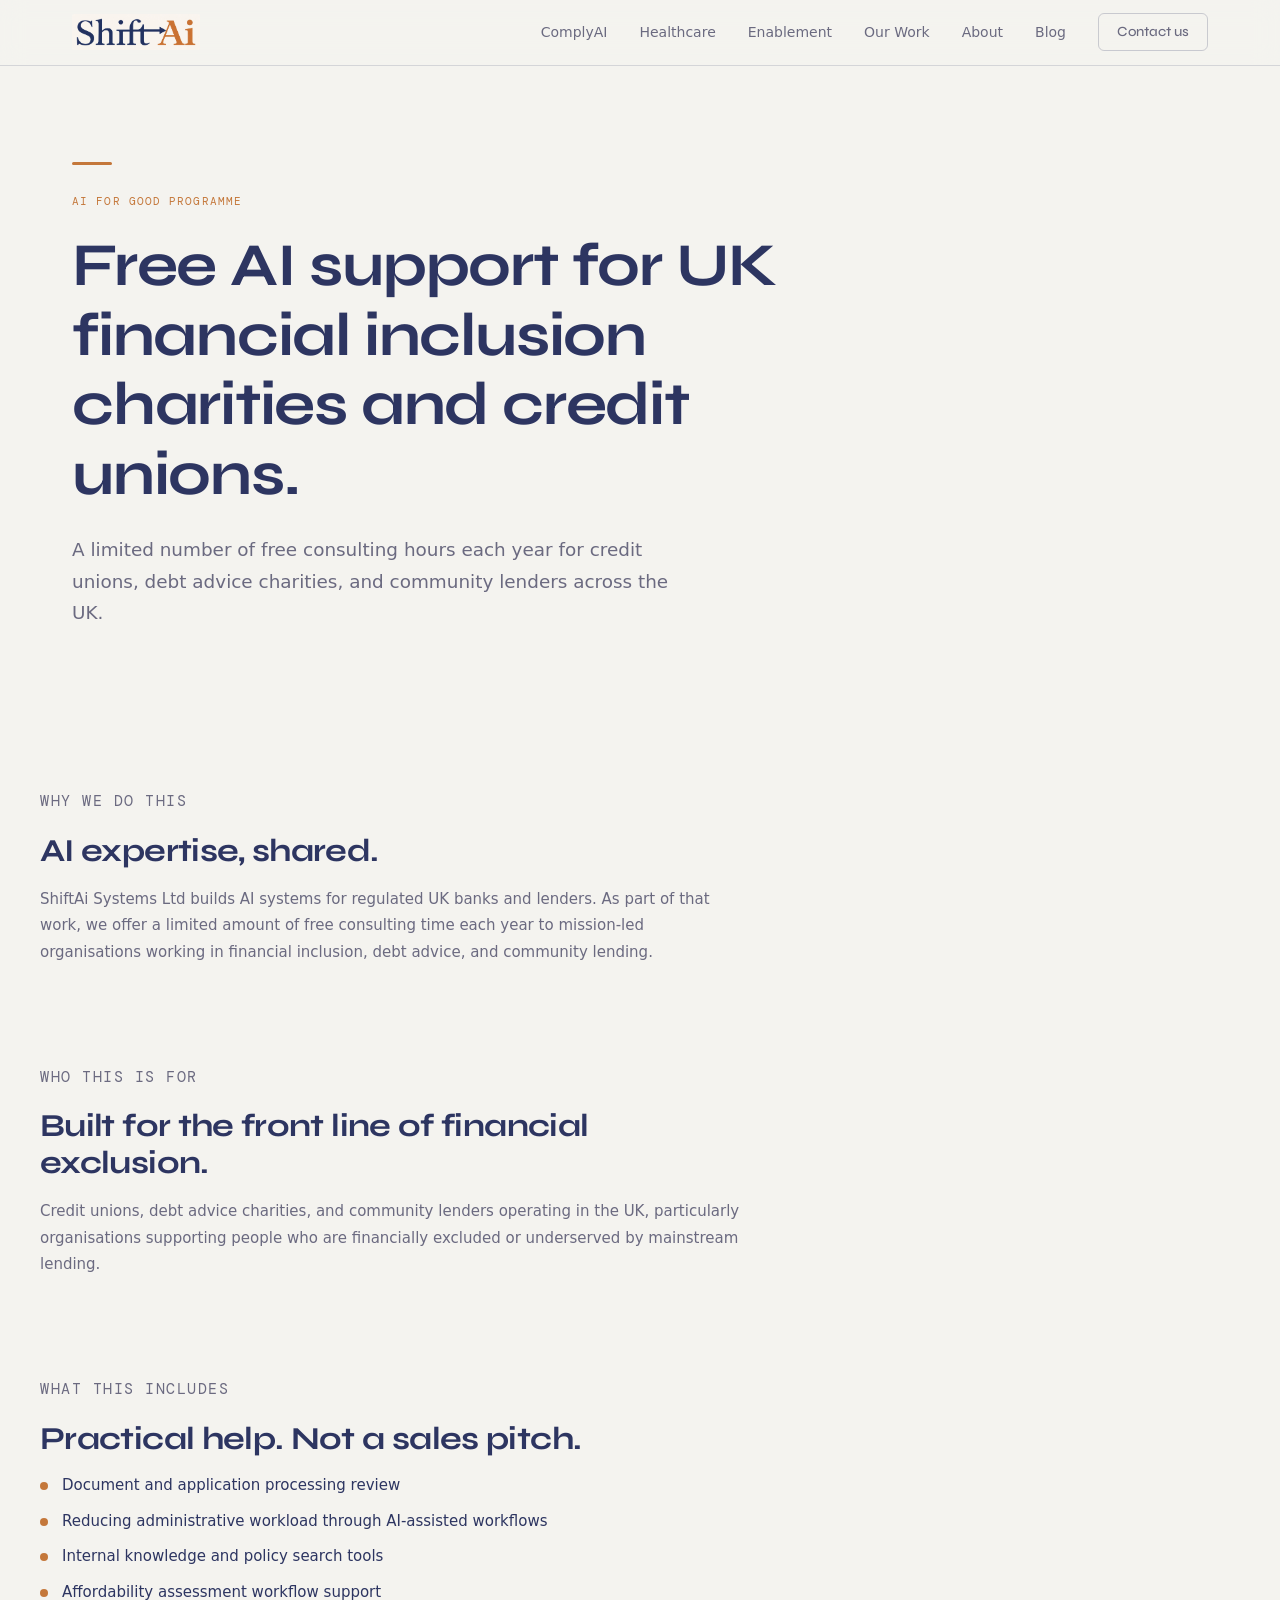
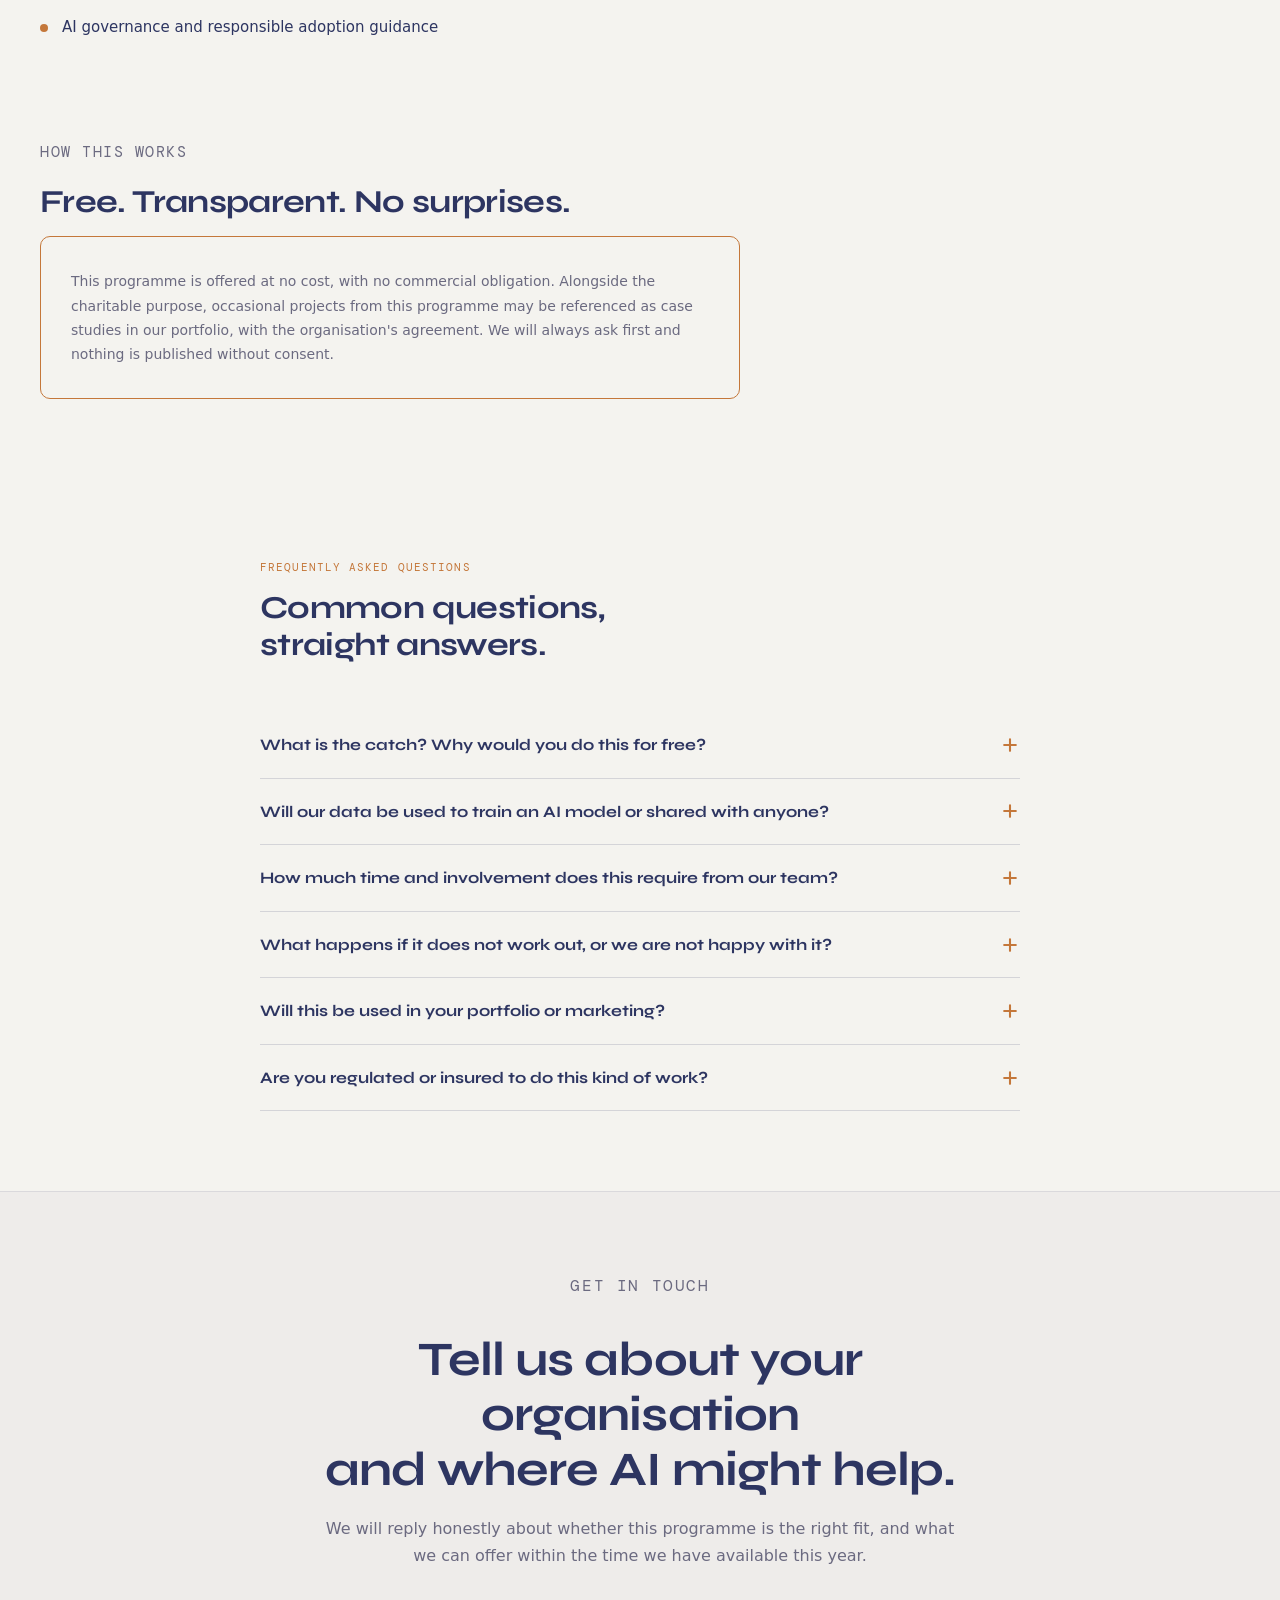
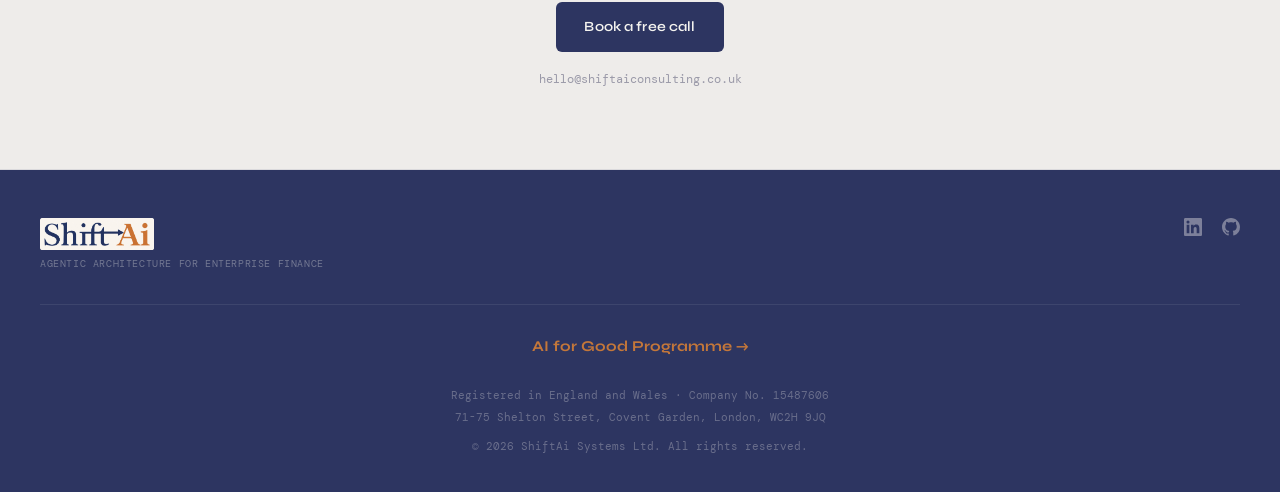
==== ai-for-good.html @ ce5a036e "Add healthcare section: /healthcare, /research-crawler, homepage sectors, nav link Co-Authored-By: C" ====
<!DOCTYPE html>
<html lang="en">
<head>
<meta charset="UTF-8">
<meta name="viewport" content="width=device-width, initial-scale=1.0">
<title>AI for Good Programme | ShiftAi Systems Ltd</title>
<meta name="description" content="Free AI consulting support from ShiftAi Systems Ltd for UK financial inclusion charities and credit unions, covering document processing, workflow automation, and AI governance.">
<meta name="keywords" content="AI for good, financial inclusion, credit unions, debt advice charities, community lending, AI governance UK">
<meta name="author" content="Ifat Noreen, ShiftAi Systems Ltd">
<link rel="canonical" href="https://shiftaiconsulting.co.uk/ai-for-good.html">
<meta property="og:type" content="website">
<meta property="og:url" content="https://shiftaiconsulting.co.uk/ai-for-good.html">
<meta property="og:title" content="AI for Good Programme | ShiftAi Systems Ltd">
<meta property="og:description" content="Free AI consulting support for UK financial inclusion charities and credit unions.">
<meta property="og:image" content="https://shiftaiconsulting.co.uk/headshot.png">
<meta name="twitter:card" content="summary_large_image">
<meta name="twitter:title" content="AI for Good Programme | ShiftAi Systems Ltd">
<meta name="twitter:description" content="Free AI consulting support for UK financial inclusion charities and credit unions.">
<link rel="preconnect" href="https://fonts.googleapis.com">
<link href="https://fonts.googleapis.com/css2?family=DM+Mono:wght@400;500&family=Syne:wght@500;600;700&family=Instrument+Serif:ital@0;1&display=swap" rel="stylesheet">
<style>
*{box-sizing:border-box;margin:0;padding:0}
:root{
  --bg:#f4f3ef;--bg2:#eeecea;--bg3:#e6e4df;--bg4:#dddbd5;
  --ink:#2d3561;--ink2:#3d4a7a;--ink3:#4a5a8a;
  --brass:#c4773a;--brass-bg:rgba(196,119,58,0.08);--brass-border:rgba(196,119,58,0.25);
  --muted:#6b6a80;--muted2:#9a99a8;
  --border:rgba(45,53,97,0.1);--border2:rgba(45,53,97,0.16);--border3:rgba(45,53,97,0.22);
}
html{scroll-behavior:smooth}
body{background:var(--bg);color:var(--ink);font-family:'DM Sans','Segoe UI',system-ui,sans-serif;font-size:16px;line-height:1.6;-webkit-font-smoothing:antialiased}
h1,h2,h3,h4{font-family:'Syne',sans-serif;line-height:1.15}
.mono{font-family:'DM Mono',monospace}
.serif{font-family:'Instrument Serif',serif}

/* Nav */
nav{position:sticky;top:0;z-index:50;background:rgba(244,243,239,0.92);-webkit-backdrop-filter:blur(12px);backdrop-filter:blur(12px);border-bottom:1px solid var(--border2)}
#includes,#faq{scroll-margin-top:84px}
.nav-inner{max-width:1200px;margin:0 auto;padding:0 32px;height:64px;display:flex;align-items:center;justify-content:space-between}
.nav-logo{text-decoration:none;display:flex;align-items:center}.nav-logo img{height:36px;width:auto}
.nav-links{display:flex;align-items:center;gap:32px}
.nav-links a{font-size:14px;font-weight:500;color:var(--muted);text-decoration:none;transition:color 0.15s;position:relative}
.nav-links a::after{content:'';position:absolute;bottom:-2px;left:0;width:0;height:1px;background:var(--ink);transition:width 0.2s}
.nav-links a:hover{color:var(--ink)}
.nav-links a:hover::after{width:100%}
.nav-cta{font-size:13px;font-weight:600;color:var(--ink);border:1.5px solid var(--border3);border-radius:6px;padding:7px 18px;text-decoration:none;transition:all 0.15s;font-family:'Syne',sans-serif}
.nav-cta:hover{background:var(--ink);color:var(--bg);border-color:var(--ink)}
.hamburger{display:none;background:none;border:none;cursor:pointer;padding:4px;color:var(--ink)}
#mobile-menu{max-height:0;overflow:hidden;transition:max-height 0.3s ease,opacity 0.3s;opacity:0;border-top:1px solid var(--border)}
#mobile-menu.open{max-height:300px;opacity:1}
.mobile-links{padding:20px 32px;display:flex;flex-direction:column;gap:18px}
.mobile-links a{font-size:15px;font-weight:500;color:var(--muted);text-decoration:none;transition:color 0.15s}
.mobile-links a:hover{color:var(--ink)}

/* Reveal */
.reveal{opacity:0;transform:translateY(24px);transition:opacity 0.6s ease,transform 0.6s ease}
.reveal.visible{opacity:1;transform:none}
.rd1{transition-delay:0.08s}.rd2{transition-delay:0.16s}.rd3{transition-delay:0.24s}.rd4{transition-delay:0.32s}

/* Fade-up on load */
@keyframes fadeUp{from{opacity:0;transform:translateY(20px)}to{opacity:1;transform:none}}
.fu{animation:fadeUp 0.7s ease both}
.fu1{animation-delay:0.05s}.fu2{animation-delay:0.18s}.fu3{animation-delay:0.32s}.fu4{animation-delay:0.46s}

/* Hero */
.hero{padding:96px 32px 80px;max-width:1200px;margin:0 auto;position:relative}
.hero-rule{width:40px;height:3px;background:var(--brass);border-radius:2px;margin-bottom:28px}
.hero-eyebrow{font-family:'DM Mono',monospace;font-size:11px;color:var(--brass);letter-spacing:0.1em;text-transform:uppercase;margin-bottom:20px}
.hero h1{font-size:clamp(2.4rem,5vw,3.8rem);font-weight:700;color:var(--ink);letter-spacing:-0.02em;margin-bottom:24px;max-width:780px}
.hero-sub{font-size:1.15rem;color:var(--muted);max-width:620px;line-height:1.7;margin-bottom:0}

/* Section shared */
.section{padding:80px 32px}
.section-inner{max-width:1200px;margin:0 auto}
.section-inner>*{max-width:700px}
.section-eyebrow{font-family:'DM Mono',monospace;font-size:11px;color:var(--brass);letter-spacing:0.1em;text-transform:uppercase;margin-bottom:14px}
.section-heading{font-size:clamp(1.5rem,3vw,2rem);font-weight:700;color:var(--ink);letter-spacing:-0.02em;margin-bottom:16px}
.section p{font-size:15px;color:var(--muted);line-height:1.78;margin-bottom:18px}

.afg-list{list-style:none;margin-bottom:18px;padding:0}
.afg-list li{position:relative;padding-left:22px;font-size:15px;color:var(--ink);line-height:1.7;margin-bottom:10px}
.afg-list li::before{content:'';position:absolute;left:0;top:9px;width:8px;height:8px;border-radius:50%;background:var(--brass)}

.process-start{border:1.5px solid var(--brass);border-radius:10px;padding:32px 30px;margin-top:8px;background:var(--bg)}
.process-start p{font-size:14px;color:var(--muted);line-height:1.72;margin-bottom:0;max-width:680px}

/* CTA */
.cta-section{background:var(--bg2);border-top:1px solid var(--border);border-bottom:1px solid var(--border)}
.cta-inner{max-width:720px;margin:0 auto;text-align:center;padding:80px 32px}
.cta-inner .section-eyebrow{justify-content:center;display:block}
.cta-inner h2{font-size:clamp(2rem,4vw,3rem);font-weight:700;color:var(--ink);letter-spacing:-0.02em;margin-bottom:18px}
.cta-inner p{font-size:1rem;color:var(--muted);line-height:1.7;margin-bottom:32px}
.btn-primary{background:var(--ink);color:var(--bg);font-family:'Syne',sans-serif;font-size:14px;font-weight:600;padding:14px 28px;border-radius:6px;text-decoration:none;transition:background 0.15s,transform 0.15s;display:inline-block;letter-spacing:0.01em;cursor:pointer;border:none}
.btn-primary:hover{background:var(--ink2);transform:translateY(-1px)}
.cta-email{font-family:'DM Mono',monospace;font-size:12px;color:var(--muted2);margin-top:18px;display:block}

/* FAQ */
.faq-section{background:var(--bg);padding:80px 32px}
.faq-inner{max-width:760px;margin:0 auto}
.faq-item{border-bottom:1px solid var(--border2)}
.faq-question{width:100%;background:none;border:none;text-align:left;padding:22px 0;cursor:pointer;display:flex;align-items:center;justify-content:space-between;gap:16px;font-family:'Syne',sans-serif;font-size:1rem;font-weight:700;color:var(--ink);line-height:1.35}
.faq-indicator{width:20px;height:20px;flex-shrink:0;color:var(--brass);transition:transform 0.25s ease}
.faq-item.open .faq-indicator{transform:rotate(45deg)}
.faq-answer{max-height:0;overflow:hidden;transition:max-height 0.35s ease}
.faq-answer-inner{padding-bottom:24px;font-size:15px;color:var(--muted);line-height:1.78}

/* Footer */
footer{background:var(--ink);color:rgba(244,243,239,0.55);padding:48px 32px 36px}
.footer-inner{max-width:1200px;margin:0 auto}
.footer-top{display:flex;justify-content:space-between;align-items:flex-start;gap:32px;flex-wrap:wrap;padding-bottom:32px;border-bottom:1px solid rgba(255,255,255,0.08);margin-bottom:28px}
.footer-logo{margin-bottom:6px;display:flex;align-items:center}.footer-logo img{height:32px;width:auto}
.footer-tagline{font-family:'DM Mono',monospace;font-size:10px;letter-spacing:0.06em;text-transform:uppercase;color:rgba(244,243,239,0.35)}
.footer-links{display:flex;align-items:center;gap:20px}
.footer-link{color:rgba(244,243,239,0.4);transition:color 0.15s;display:flex;align-items:center}
.footer-link:hover{color:var(--bg)}
.footer-program{text-align:center;margin-bottom:28px}
.footer-program a{font-family:'Syne',sans-serif;font-size:15px;font-weight:700;color:var(--brass);text-decoration:none;display:inline-flex;align-items:center;justify-content:center;gap:7px;transition:gap 0.15s}
.footer-program a:hover{gap:11px}
.footer-bottom{display:flex;flex-direction:column;align-items:center;gap:5px;text-align:center;font-family:'DM Mono',monospace;font-size:11px;color:rgba(244,243,239,0.3)}
.footer-bottom a{color:rgba(244,243,239,0.5);text-decoration:none;transition:color 0.15s}
.footer-bottom a:hover{color:var(--bg)}

/* Responsive */
@media(max-width:768px){
  .nav-links{display:none}
  .hamburger{display:block}
  .hero{padding:60px 20px 56px}
  .section{padding:56px 20px}
  .process-start{padding:22px 22px}
  .faq-section{padding:56px 20px}
}
</style>
</head>
<body>

<!-- Nav -->
<nav>
  <div class="nav-inner">
    <a href="index.html" class="nav-logo"><img src="shiftai-logo.png" alt="ShiftAi Systems Ltd" /></a>
    <div class="nav-links">
      <a href="complyai.html">ComplyAI</a>
      <a href="healthcare.html">Healthcare</a>
      <a href="enablement.html">Enablement</a>
      <a href="work.html">Our Work</a>
      <a href="index.html#about">About</a>
      <a href="blog.html">Blog</a>
      <a href="contact.html" class="nav-cta">Contact us</a>
    </div>
    <button id="hamburger" class="hamburger" aria-label="Toggle menu">
      <svg id="icon-open" width="22" height="22" fill="none" stroke="currentColor" viewBox="0 0 24 24"><path stroke-linecap="round" stroke-linejoin="round" stroke-width="2" d="M4 6h16M4 12h16M4 18h16"/></svg>
      <svg id="icon-close" class="hidden" width="22" height="22" fill="none" stroke="currentColor" viewBox="0 0 24 24"><path stroke-linecap="round" stroke-linejoin="round" stroke-width="2" d="M6 18L18 6M6 6l12 12"/></svg>
    </button>
  </div>
  <div id="mobile-menu">
    <div class="mobile-links">
      <a href="complyai.html" onclick="closeMenu()">ComplyAI</a>
      <a href="healthcare.html" onclick="closeMenu()">Healthcare</a>
      <a href="enablement.html" onclick="closeMenu()">Enablement</a>
      <a href="work.html" onclick="closeMenu()">Our Work</a>
      <a href="index.html#about" onclick="closeMenu()">About</a>
      <a href="blog.html" onclick="closeMenu()">Blog</a>
      <a href="contact.html" onclick="closeMenu()">Contact us</a>
    </div>
  </div>
</nav>

<!-- Hero -->
<header>
  <div class="hero">
    <div class="hero-rule fu fu1"></div>
    <p class="hero-eyebrow fu fu1">AI for Good Programme</p>
    <h1 class="fu fu2">Free AI support for UK financial inclusion charities and credit unions.</h1>
    <p class="hero-sub fu fu3">A limited number of free consulting hours each year for credit unions, debt advice charities, and community lenders across the UK.</p>
  </div>
</header>

<!-- Intro -->
<section class="section">
  <div class="section-inner reveal">
    <p class="section-eyebrow">Why we do this</p>
    <h2 class="section-heading">AI expertise, shared.</h2>
    <p>ShiftAi Systems Ltd builds AI systems for regulated UK banks and lenders. As part of that work, we offer a limited amount of free consulting time each year to mission-led organisations working in financial inclusion, debt advice, and community lending.</p>
  </div>
</section>

<!-- Who this is for -->
<section class="section" style="padding-top:0">
  <div class="section-inner reveal">
    <p class="section-eyebrow">Who this is for</p>
    <h2 class="section-heading">Built for the front line of financial exclusion.</h2>
    <p>Credit unions, debt advice charities, and community lenders operating in the UK, particularly organisations supporting people who are financially excluded or underserved by mainstream lending.</p>
  </div>
</section>

<!-- What this includes -->
<section id="includes" class="section" style="padding-top:0">
  <div class="section-inner reveal">
    <p class="section-eyebrow">What this includes</p>
    <h2 class="section-heading">Practical help. Not a sales pitch.</h2>
    <ul class="afg-list">
      <li>Document and application processing review</li>
      <li>Reducing administrative workload through AI-assisted workflows</li>
      <li>Internal knowledge and policy search tools</li>
      <li>Affordability assessment workflow support</li>
      <li>AI governance and responsible adoption guidance</li>
    </ul>
  </div>
</section>

<!-- Honest framing -->
<section class="section" style="padding-top:0">
  <div class="section-inner reveal">
    <p class="section-eyebrow">How this works</p>
    <h2 class="section-heading">Free. Transparent. No surprises.</h2>
    <div class="process-start">
      <p>This programme is offered at no cost, with no commercial obligation. Alongside the charitable purpose, occasional projects from this programme may be referenced as case studies in our portfolio, with the organisation's agreement. We will always ask first and nothing is published without consent.</p>
    </div>
  </div>
</section>

<!-- FAQ -->
<section id="faq" class="faq-section">
  <div class="faq-inner">
    <div class="reveal" style="margin-bottom:48px">
      <p class="section-eyebrow">Frequently asked questions</p>
      <h2 class="section-heading">Common questions,<br>straight answers.</h2>
    </div>

    <div class="faq-item reveal rd1">
      <button class="faq-question" aria-expanded="false">
        What is the catch? Why would you do this for free?
        <svg class="faq-indicator" fill="none" stroke="currentColor" viewBox="0 0 24 24"><path stroke-linecap="round" stroke-linejoin="round" stroke-width="2.5" d="M12 5v14M5 12h14"/></svg>
      </button>
      <div class="faq-answer" role="region">
        <div class="faq-answer-inner">There is no catch. ShiftAi Systems Ltd is built around AI for regulated UK financial services, and I want to extend that expertise to organisations working in financial inclusion who could not otherwise access it. This programme is also part of my own professional development as a registered member of the Anthropic Partner Network. Both things are true at once.</div>
      </div>
    </div>

    <div class="faq-item reveal rd2">
      <button class="faq-question" aria-expanded="false">
        Will our data be used to train an AI model or shared with anyone?
        <svg class="faq-indicator" fill="none" stroke="currentColor" viewBox="0 0 24 24"><path stroke-linecap="round" stroke-linejoin="round" stroke-width="2.5" d="M12 5v14M5 12h14"/></svg>
      </button>
      <div class="faq-answer" role="region">
        <div class="faq-answer-inner">No. Any system built runs on your own infrastructure or a private environment you control, not ShiftAi's systems. A mutual NDA is signed before any internal documents or data are shared. Nothing is used to train any AI model.</div>
      </div>
    </div>

    <div class="faq-item reveal rd3">
      <button class="faq-question" aria-expanded="false">
        How much time and involvement does this require from our team?
        <svg class="faq-indicator" fill="none" stroke="currentColor" viewBox="0 0 24 24"><path stroke-linecap="round" stroke-linejoin="round" stroke-width="2.5" d="M12 5v14M5 12h14"/></svg>
      </button>
      <div class="faq-answer" role="region">
        <div class="faq-answer-inner">This varies by project, but most engagements start with a single 45 minute call to understand your situation, followed by a short scoped piece of work. Nothing is open-ended, and the scope is agreed with you before any work begins.</div>
      </div>
    </div>

    <div class="faq-item reveal rd4">
      <button class="faq-question" aria-expanded="false">
        What happens if it does not work out, or we are not happy with it?
        <svg class="faq-indicator" fill="none" stroke="currentColor" viewBox="0 0 24 24"><path stroke-linecap="round" stroke-linejoin="round" stroke-width="2.5" d="M12 5v14M5 12h14"/></svg>
      </button>
      <div class="faq-answer" role="region">
        <div class="faq-answer-inner">There is no cost and no obligation at any stage. If a proposed solution is not the right fit, we will say so honestly. You are free to stop at any point.</div>
      </div>
    </div>

    <div class="faq-item reveal rd1">
      <button class="faq-question" aria-expanded="false">
        Will this be used in your portfolio or marketing?
        <svg class="faq-indicator" fill="none" stroke="currentColor" viewBox="0 0 24 24"><path stroke-linecap="round" stroke-linejoin="round" stroke-width="2.5" d="M12 5v14M5 12h14"/></svg>
      </button>
      <div class="faq-answer" role="region">
        <div class="faq-answer-inner">Occasionally, with your agreement. Some projects from this programme may be referenced as case studies in ShiftAi's portfolio. We will always ask first, and nothing is published without your explicit consent.</div>
      </div>
    </div>

    <div class="faq-item reveal rd2">
      <button class="faq-question" aria-expanded="false">
        Are you regulated or insured to do this kind of work?
        <svg class="faq-indicator" fill="none" stroke="currentColor" viewBox="0 0 24 24"><path stroke-linecap="round" stroke-linejoin="round" stroke-width="2.5" d="M12 5v14M5 12h14"/></svg>
      </button>
      <div class="faq-answer" role="region">
        <div class="faq-answer-inner">ShiftAi Systems Ltd is a registered UK company (Company No. 15487606) and a registered member of the Anthropic Partner Network. All work is scoped narrowly, with a human at the organisation reviewing and approving any outputs before they are relied upon. A written agreement covering scope and responsibilities is provided for every engagement.</div>
      </div>
    </div>

  </div>
</section>

<!-- CTA -->
<section class="cta-section">
  <div class="cta-inner reveal">
    <p class="section-eyebrow">Get in touch</p>
    <h2>Tell us about your organisation<br>and where AI might help.</h2>
    <p>We will reply honestly about whether this programme is the right fit, and what we can offer within the time we have available this year.</p>
    <a href="https://calendly.com/ifat-noreen/free-45-minute-discovery-call" target="_blank" rel="noopener" class="btn-primary">Book a free call</a>
    <span class="cta-email">hello@shiftaiconsulting.co.uk</span>
  </div>
</section>

<!-- Footer -->
<footer>
  <div class="footer-inner">
    <div class="footer-top">
      <div>
        <div class="footer-logo"><img src="shiftai-logo.png" alt="ShiftAi Systems Ltd" /></div>
        <div class="footer-tagline">Agentic Architecture for Enterprise Finance</div>
      </div>
      <div class="footer-links">
        <a href="https://www.linkedin.com/in/ifat-noreen" target="_blank" aria-label="LinkedIn" class="footer-link">
          <svg width="18" height="18" fill="currentColor" viewBox="0 0 24 24"><path d="M20.447 20.452h-3.554v-5.569c0-1.328-.027-3.037-1.852-3.037-1.853 0-2.136 1.445-2.136 2.939v5.667H9.351V9h3.414v1.561h.046c.477-.9 1.637-1.85 3.37-1.85 3.601 0 4.267 2.37 4.267 5.455v6.286zM5.337 7.433a2.062 2.062 0 01-2.063-2.065 2.064 2.064 0 112.063 2.065zm1.782 13.019H3.555V9h3.564v11.452zM22.225 0H1.771C.792 0 0 .774 0 1.729v20.542C0 23.227.792 24 1.771 24h20.451C23.2 24 24 23.227 24 22.271V1.729C24 .774 23.2 0 22.222 0h.003z"/></svg>
        </a>
        <a href="https://github.com/TechIfat" target="_blank" aria-label="GitHub" class="footer-link">
          <svg width="18" height="18" fill="currentColor" viewBox="0 0 24 24"><path d="M12 0C5.37 0 0 5.37 0 12c0 5.31 3.435 9.795 8.205 11.385.6.105.825-.255.825-.57 0-.285-.015-1.23-.015-2.235-3.015.555-3.795-.735-4.035-1.41-.135-.345-.72-1.41-1.23-1.695-.42-.225-1.02-.78-.015-.795.945-.015 1.62.87 1.845 1.23 1.08 1.815 2.805 1.305 3.495.99.105-.78.42-1.305.765-1.605-2.67-.3-5.46-1.335-5.46-5.925 0-1.305.465-2.385 1.23-3.225-.12-.3-.54-1.53.12-3.18 0 0 1.005-.315 3.3 1.23.96-.27 1.98-.405 3-.405s2.04.135 3 .405c2.295-1.56 3.3-1.23 3.3-1.23.66 1.65.24 2.88.12 3.18.765.84 1.23 1.905 1.23 3.225 0 4.605-2.805 5.625-5.475 5.925.435.375.81 1.095.81 2.22 0 1.605-.015 2.895-.015 3.3 0 .315.225.69.825.57A12.02 12.02 0 0024 12c0-6.63-5.37-12-12-12z"/></svg>
        </a>
      </div>
    </div>
    <div class="footer-program">
      <a href="ai-for-good.html">AI for Good Programme &rarr;</a>
    </div>

    <div class="footer-bottom">
      <p>Registered in England and Wales · Company No. 15487606</p>
      <p>71-75 Shelton Street, Covent Garden, London, WC2H 9JQ</p>
      <p style="margin-top:6px">&copy; 2026 ShiftAi Systems Ltd. All rights reserved.</p>
    </div>
  </div>
</footer>

<script>
// Mobile Menu Logic
const hamburger=document.getElementById('hamburger'),mobileMenu=document.getElementById('mobile-menu'),iconOpen=document.getElementById('icon-open'),iconClose=document.getElementById('icon-close');
hamburger.addEventListener('click',()=>{const o=mobileMenu.classList.toggle('open');iconOpen.classList.toggle('hidden',o);iconClose.classList.toggle('hidden',!o);});
function closeMenu(){mobileMenu.classList.remove('open');iconOpen.classList.remove('hidden');iconClose.classList.add('hidden');}

// Reveal Animation Logic
const obs=new IntersectionObserver(entries=>entries.forEach(e=>{if(e.isIntersecting){e.target.classList.add('visible');obs.unobserve(e.target);}}),{threshold:0.1});
document.querySelectorAll('.reveal').forEach(el=>obs.observe(el));

// FAQ Logic
document.querySelectorAll('.faq-question').forEach(btn=>{
  btn.addEventListener('click',()=>{
    const item=btn.closest('.faq-item');
    const isOpen=item.classList.contains('open');
    document.querySelectorAll('.faq-item.open').forEach(i=>{
      i.classList.remove('open');
      i.querySelector('.faq-question').setAttribute('aria-expanded','false');
      i.querySelector('.faq-answer').style.maxHeight=null;
    });
    if(!isOpen){
      item.classList.add('open');
      btn.setAttribute('aria-expanded','true');
      const answer=item.querySelector('.faq-answer');
      answer.style.maxHeight=answer.scrollHeight+'px';
    }
  });
});
</script>
</body>
</html>
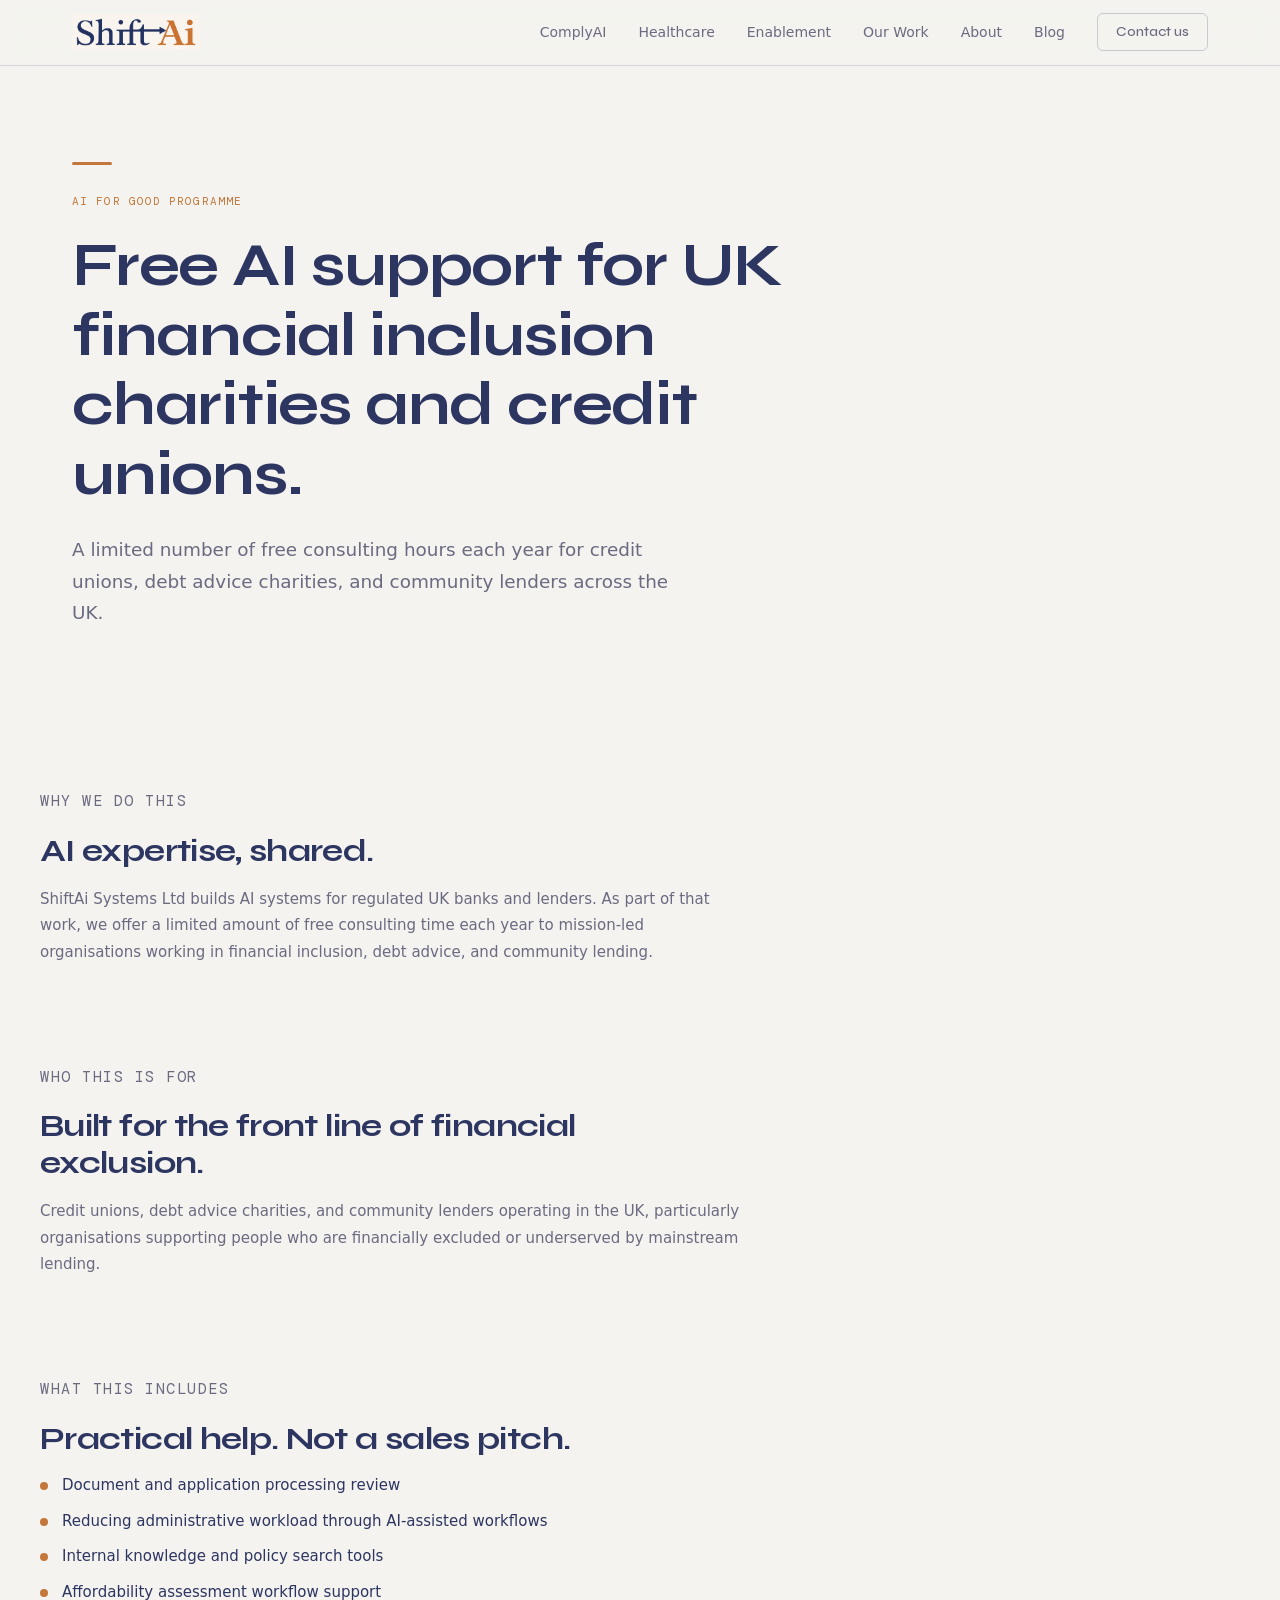
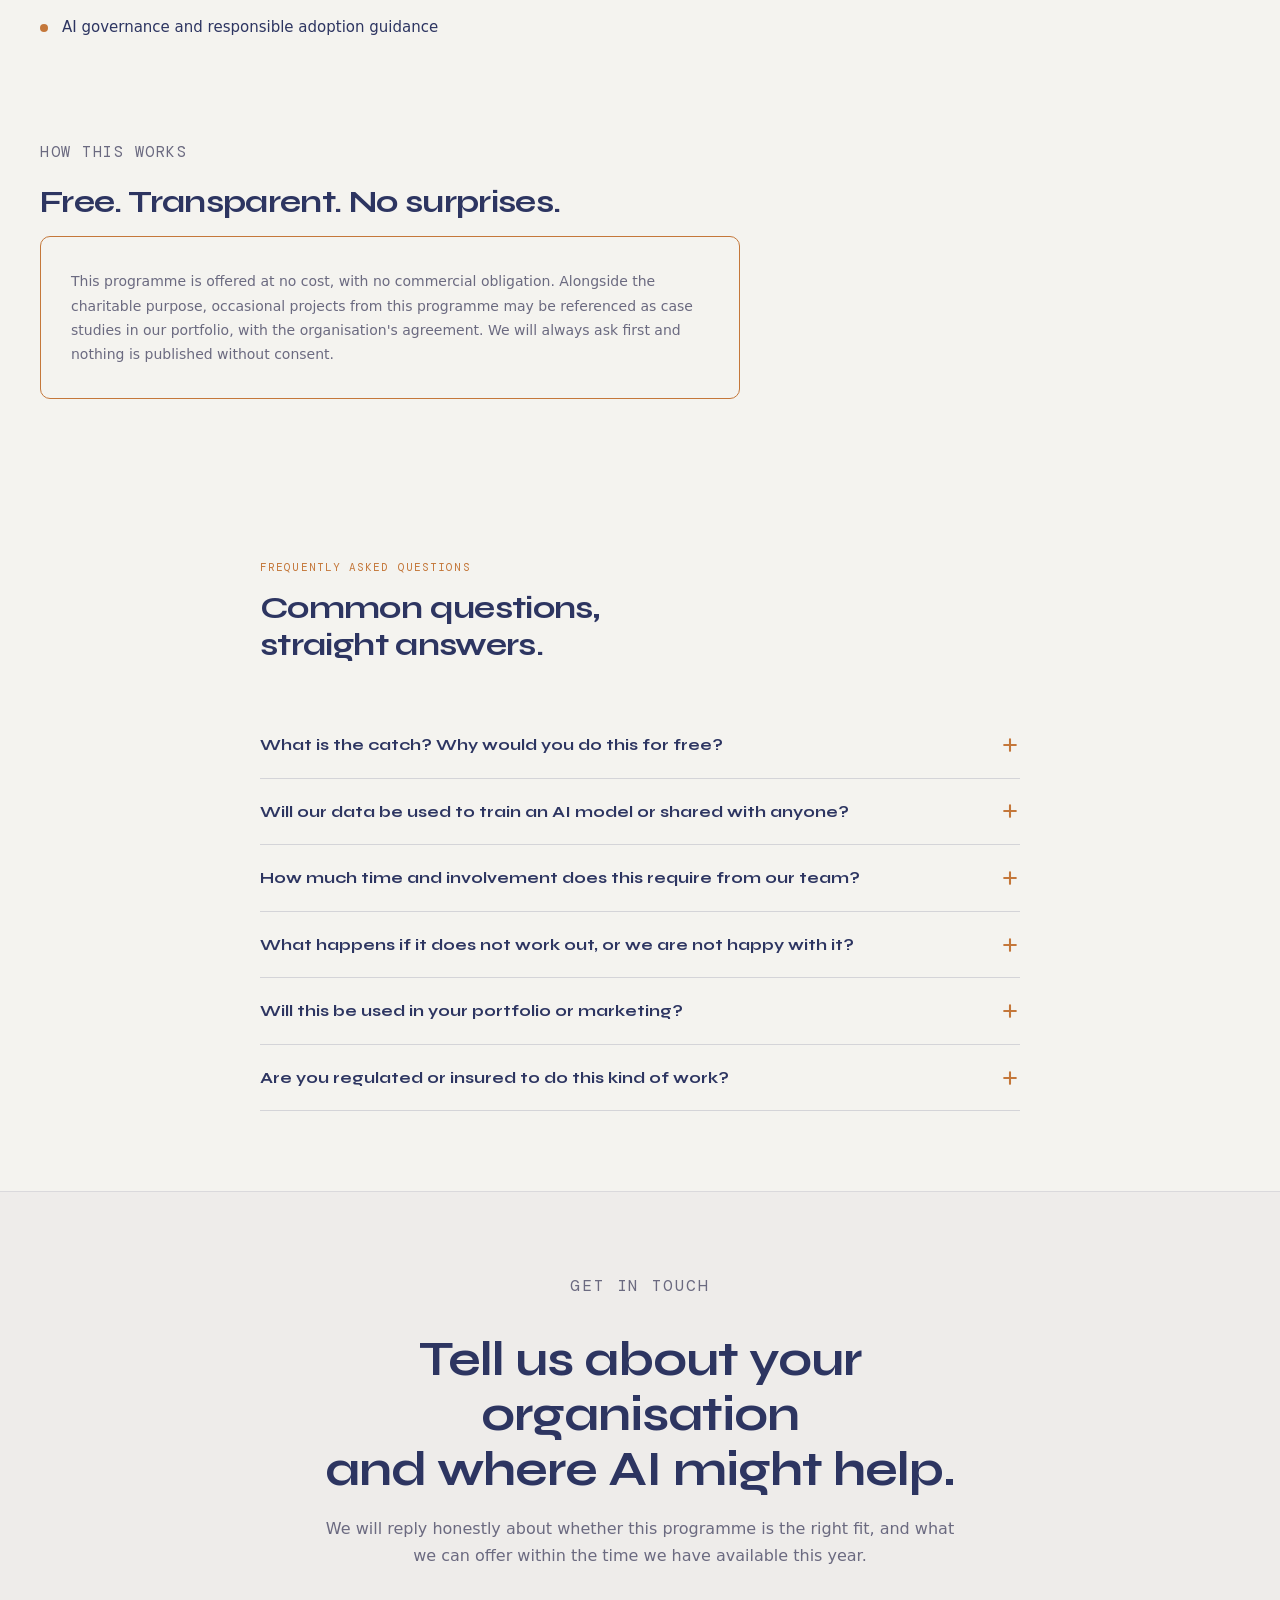
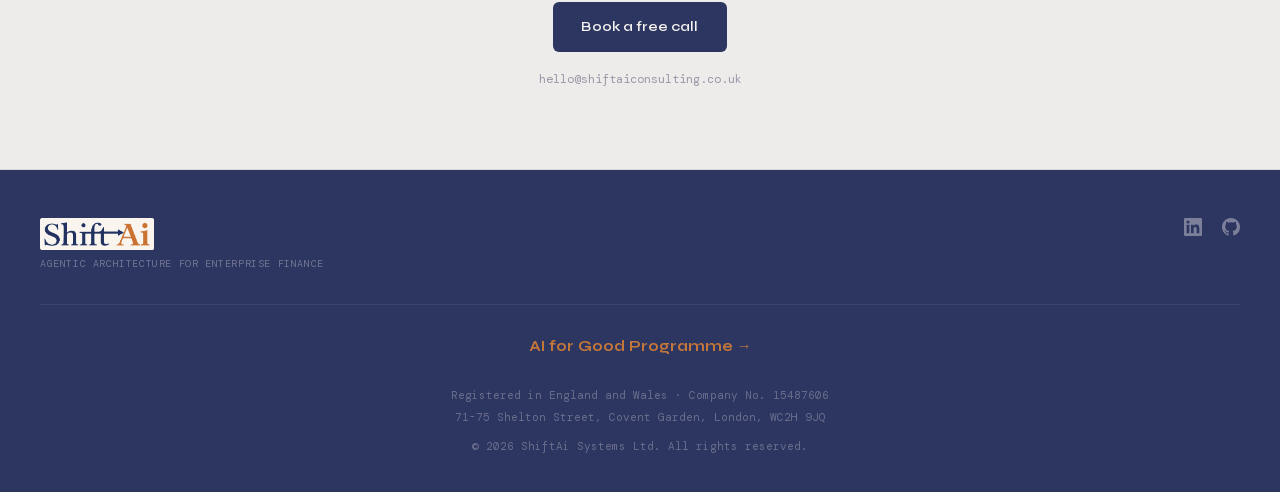
==== commit 8beb871e: "Self-host fonts, add mailto register-interest and crawler development-runs line Co-Authored-By: Clau" ====
--- a/ai-for-good.html
+++ b/ai-for-good.html
@@ -16,8 +16,7 @@
 <meta name="twitter:card" content="summary_large_image">
 <meta name="twitter:title" content="AI for Good Programme | ShiftAi Systems Ltd">
 <meta name="twitter:description" content="Free AI consulting support for UK financial inclusion charities and credit unions.">
-<link rel="preconnect" href="https://fonts.googleapis.com">
-<link href="https://fonts.googleapis.com/css2?family=DM+Mono:wght@400;500&family=Syne:wght@500;600;700&family=Instrument+Serif:ital@0;1&display=swap" rel="stylesheet">
+<link rel="stylesheet" href="fonts/fonts.css">
 <style>
 *{box-sizing:border-box;margin:0;padding:0}
 :root{
@@ -130,6 +129,7 @@
   .faq-section{padding:56px 20px}
 }
 </style>
+<noscript><style>.reveal{opacity:1;transform:none}.fu{animation:none}</style></noscript>
 </head>
 <body>
 
--- a/fonts/fonts.css
+++ b/fonts/fonts.css
@@ -0,0 +1,57 @@
+/* Self-hosted subsets of DM Mono, Syne and Instrument Serif (SIL Open Font License) */
+@font-face {
+  font-family: 'DM Mono';
+  font-style: normal;
+  font-weight: 400;
+  font-display: swap;
+  src: url(dm-mono-normal-aFTU7P.woff2) format('woff2');
+  unicode-range: U+0000-00FF, U+0131, U+0152-0153, U+02BB-02BC, U+02C6, U+02DA, U+02DC, U+0304, U+0308, U+0329, U+2000-206F, U+20AC, U+2122, U+2191, U+2193, U+2212, U+2215, U+FEFF, U+FFFD;
+}
+@font-face {
+  font-family: 'DM Mono';
+  font-style: normal;
+  font-weight: 500;
+  font-display: swap;
+  src: url(dm-mono-normal-aFTR7P.woff2) format('woff2');
+  unicode-range: U+0000-00FF, U+0131, U+0152-0153, U+02BB-02BC, U+02C6, U+02DA, U+02DC, U+0304, U+0308, U+0329, U+2000-206F, U+20AC, U+2122, U+2191, U+2193, U+2212, U+2215, U+FEFF, U+FFFD;
+}
+@font-face {
+  font-family: 'Instrument Serif';
+  font-style: italic;
+  font-weight: 400;
+  font-display: swap;
+  src: url(instrument-serif-italic-jizHRF.woff2) format('woff2');
+  unicode-range: U+0000-00FF, U+0131, U+0152-0153, U+02BB-02BC, U+02C6, U+02DA, U+02DC, U+0304, U+0308, U+0329, U+2000-206F, U+20AC, U+2122, U+2191, U+2193, U+2212, U+2215, U+FEFF, U+FFFD;
+}
+@font-face {
+  font-family: 'Instrument Serif';
+  font-style: normal;
+  font-weight: 400;
+  font-display: swap;
+  src: url(instrument-serif-normal-jizBRF.woff2) format('woff2');
+  unicode-range: U+0000-00FF, U+0131, U+0152-0153, U+02BB-02BC, U+02C6, U+02DA, U+02DC, U+0304, U+0308, U+0329, U+2000-206F, U+20AC, U+2122, U+2191, U+2193, U+2212, U+2215, U+FEFF, U+FFFD;
+}
+@font-face {
+  font-family: 'Syne';
+  font-style: normal;
+  font-weight: 500;
+  font-display: swap;
+  src: url(syne-normal-8vIH7w.woff2) format('woff2');
+  unicode-range: U+0000-00FF, U+0131, U+0152-0153, U+02BB-02BC, U+02C6, U+02DA, U+02DC, U+0304, U+0308, U+0329, U+2000-206F, U+20AC, U+2122, U+2191, U+2193, U+2212, U+2215, U+FEFF, U+FFFD;
+}
+@font-face {
+  font-family: 'Syne';
+  font-style: normal;
+  font-weight: 600;
+  font-display: swap;
+  src: url(syne-normal-8vIH7w.woff2) format('woff2');
+  unicode-range: U+0000-00FF, U+0131, U+0152-0153, U+02BB-02BC, U+02C6, U+02DA, U+02DC, U+0304, U+0308, U+0329, U+2000-206F, U+20AC, U+2122, U+2191, U+2193, U+2212, U+2215, U+FEFF, U+FFFD;
+}
+@font-face {
+  font-family: 'Syne';
+  font-style: normal;
+  font-weight: 700;
+  font-display: swap;
+  src: url(syne-normal-8vIH7w.woff2) format('woff2');
+  unicode-range: U+0000-00FF, U+0131, U+0152-0153, U+02BB-02BC, U+02C6, U+02DA, U+02DC, U+0304, U+0308, U+0329, U+2000-206F, U+20AC, U+2122, U+2191, U+2193, U+2212, U+2215, U+FEFF, U+FFFD;
+}
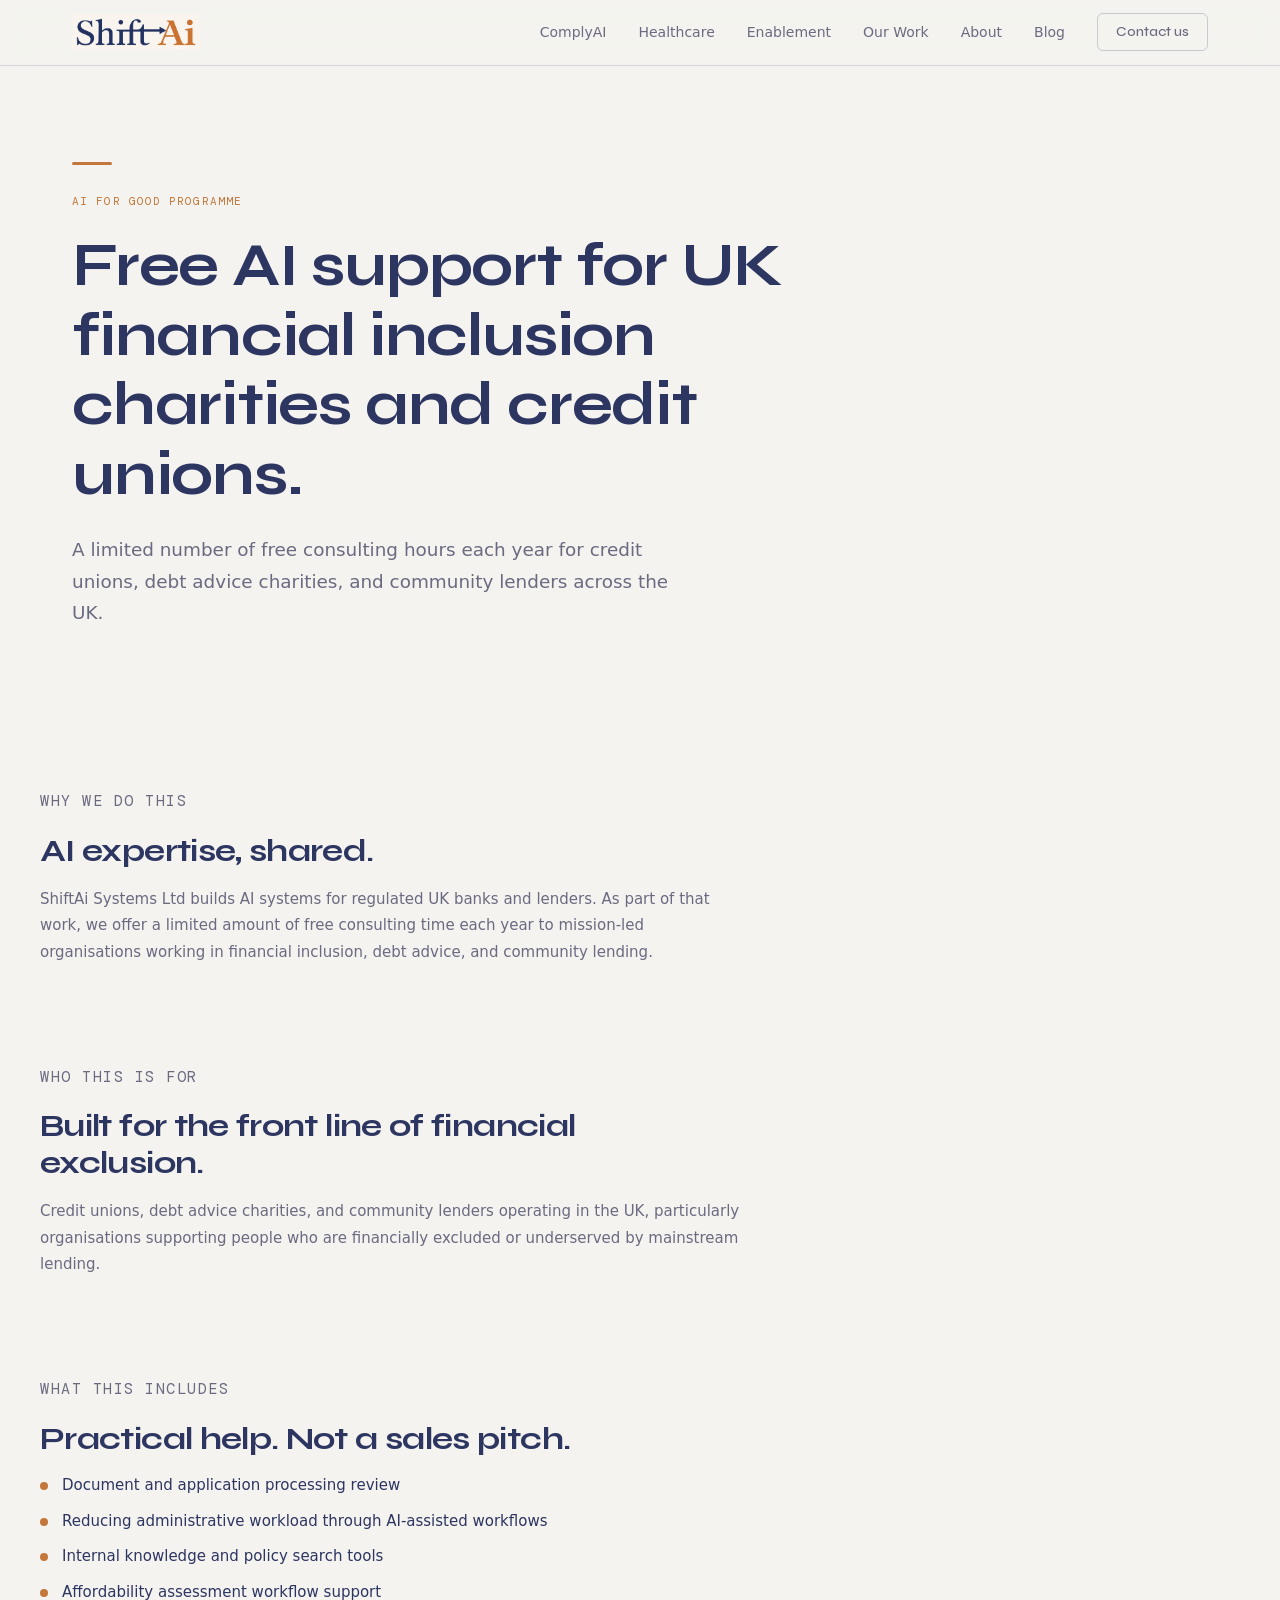
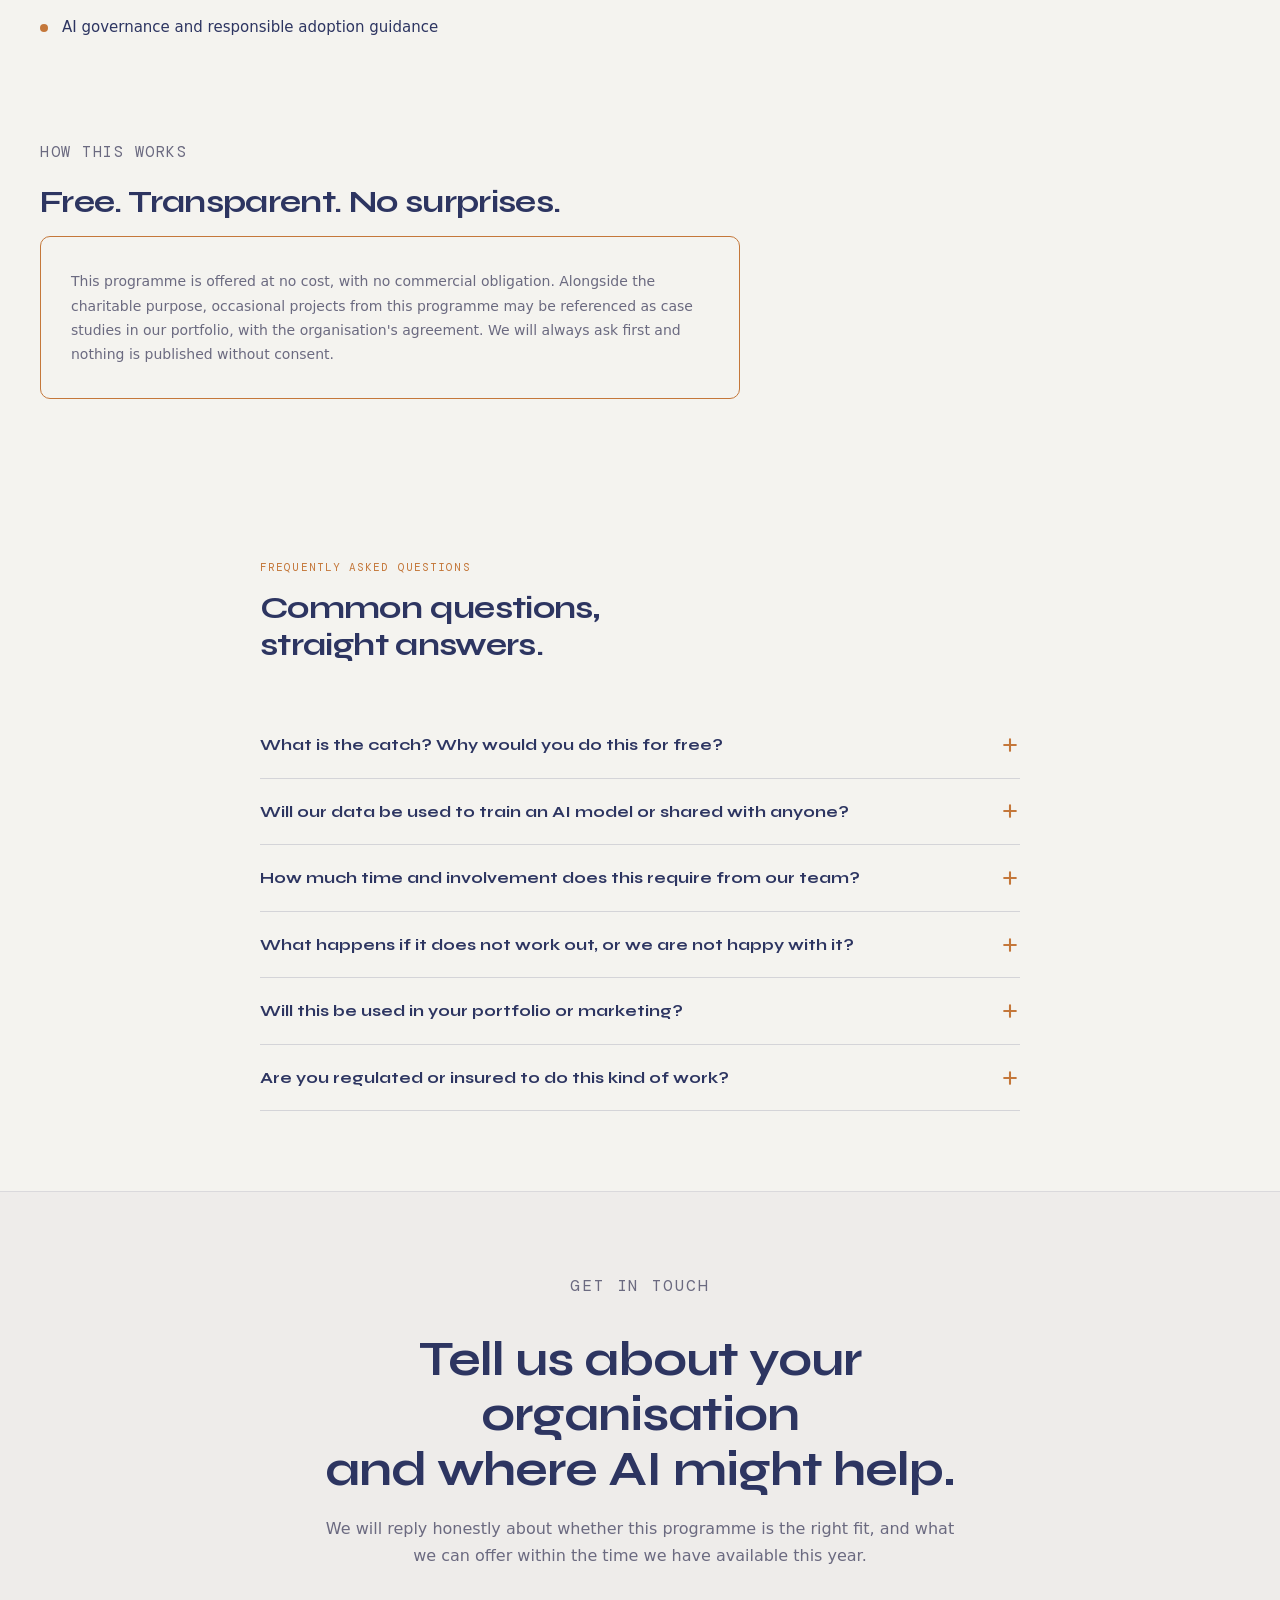
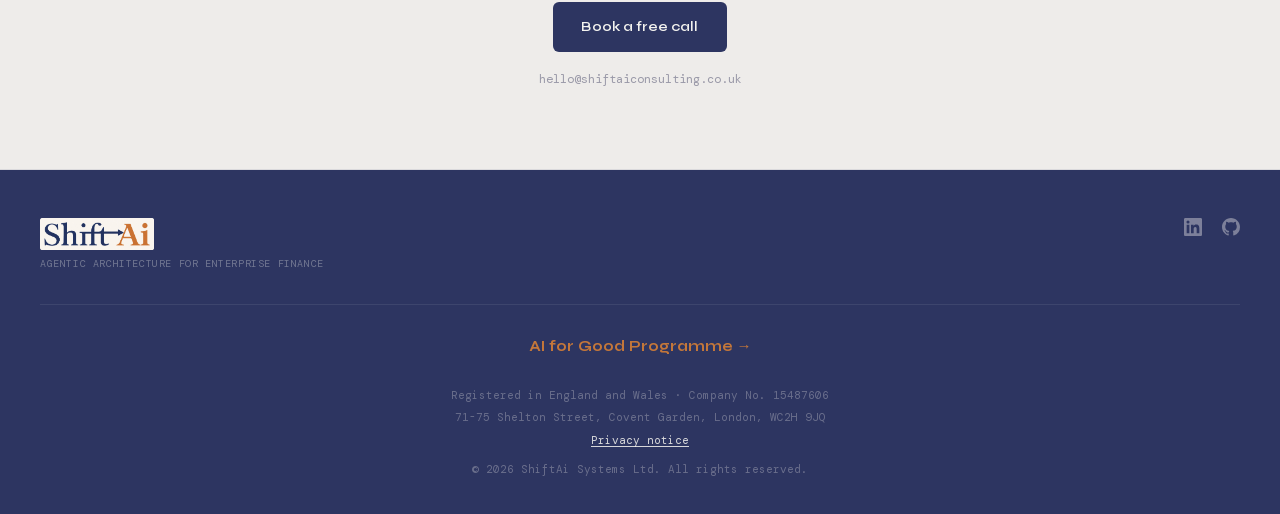
==== commit 82b59a42: "Add privacy notice, link from all footers, add to sitemap Co-Authored-By: Claude Sonnet 5.5 <noreply" ====
--- a/ai-for-good.html
+++ b/ai-for-good.html
@@ -18,6 +18,7 @@
 <meta name="twitter:description" content="Free AI consulting support for UK financial inclusion charities and credit unions.">
 <link rel="stylesheet" href="fonts/fonts.css">
 <style>
+.hidden{display:none}
 *{box-sizing:border-box;margin:0;padding:0}
 :root{
   --bg:#f4f3ef;--bg2:#eeecea;--bg3:#e6e4df;--bg4:#dddbd5;
@@ -324,6 +325,7 @@
     <div class="footer-bottom">
       <p>Registered in England and Wales · Company No. 15487606</p>
       <p>71-75 Shelton Street, Covent Garden, London, WC2H 9JQ</p>
+      <p><a href="privacy.html" style="color:rgba(244,243,239,0.85);text-decoration:underline;text-underline-offset:2px">Privacy notice</a></p>
       <p style="margin-top:6px">&copy; 2026 ShiftAi Systems Ltd. All rights reserved.</p>
     </div>
   </div>
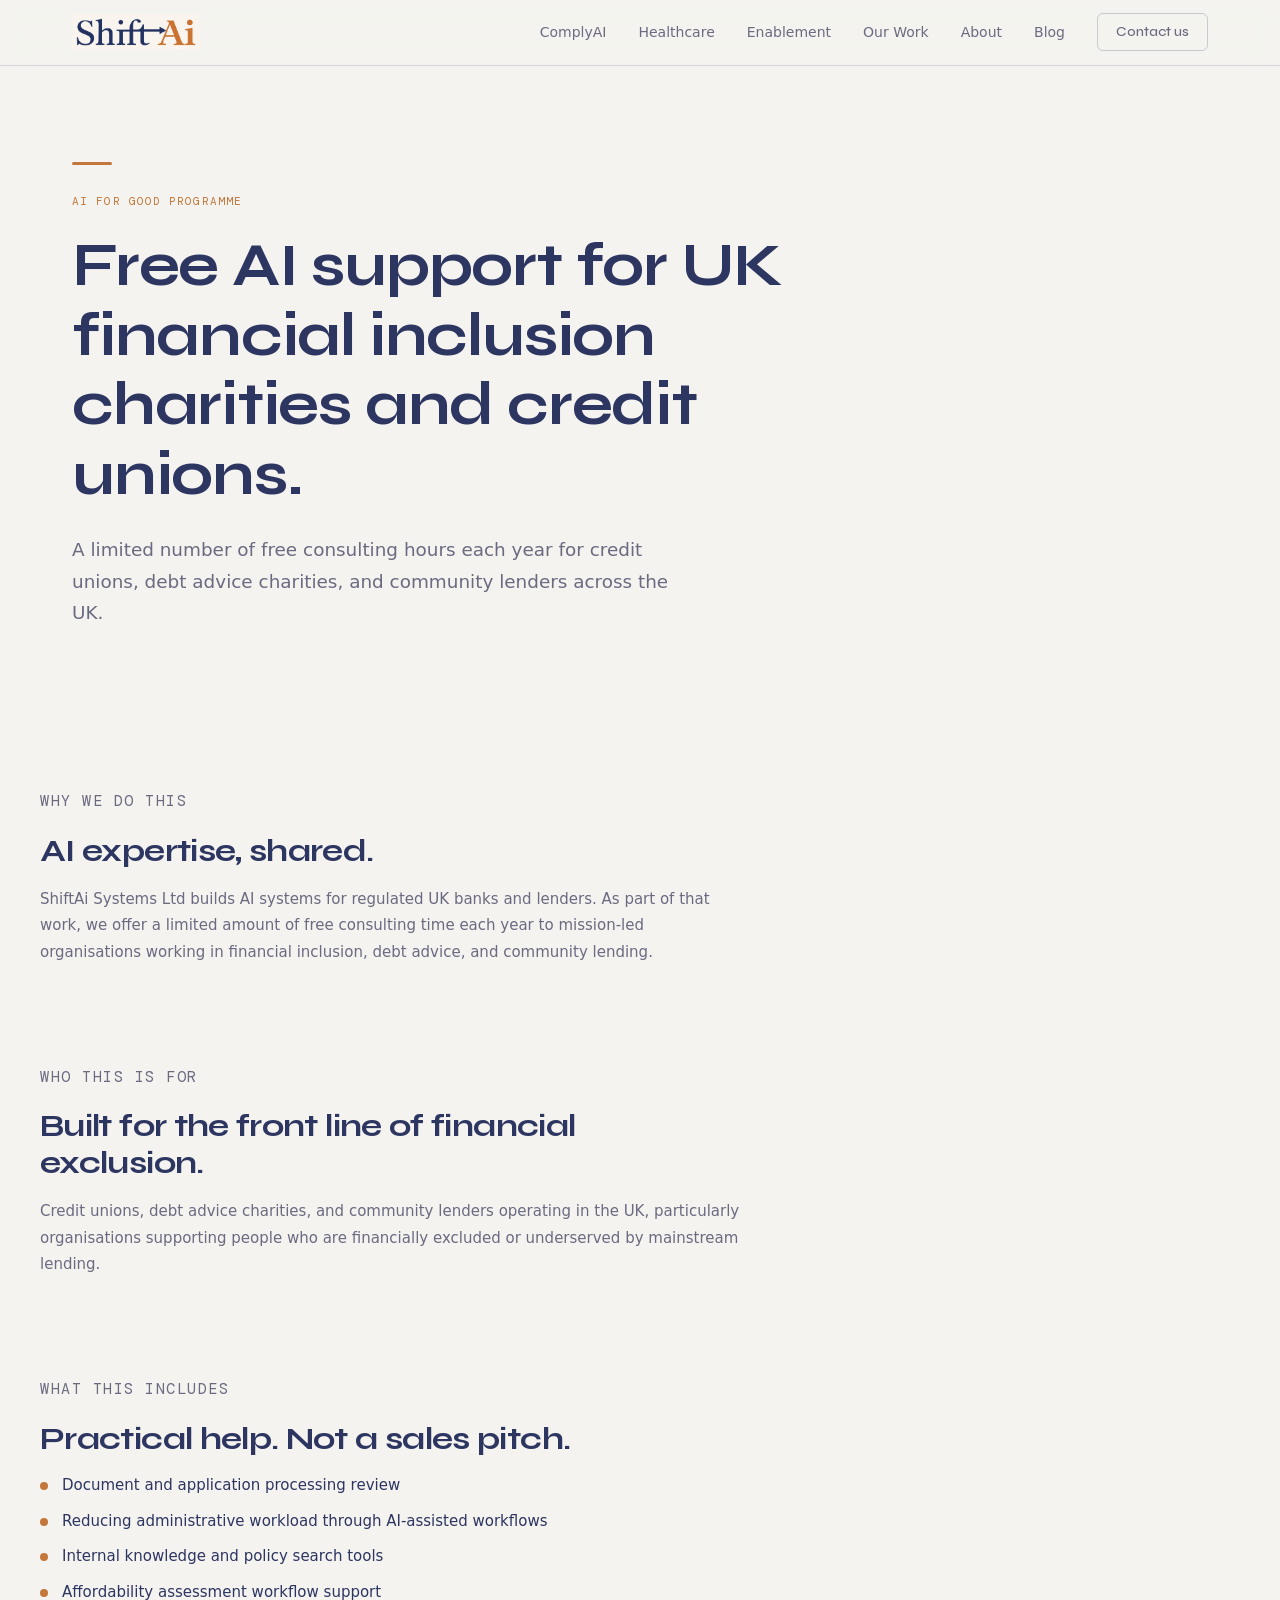
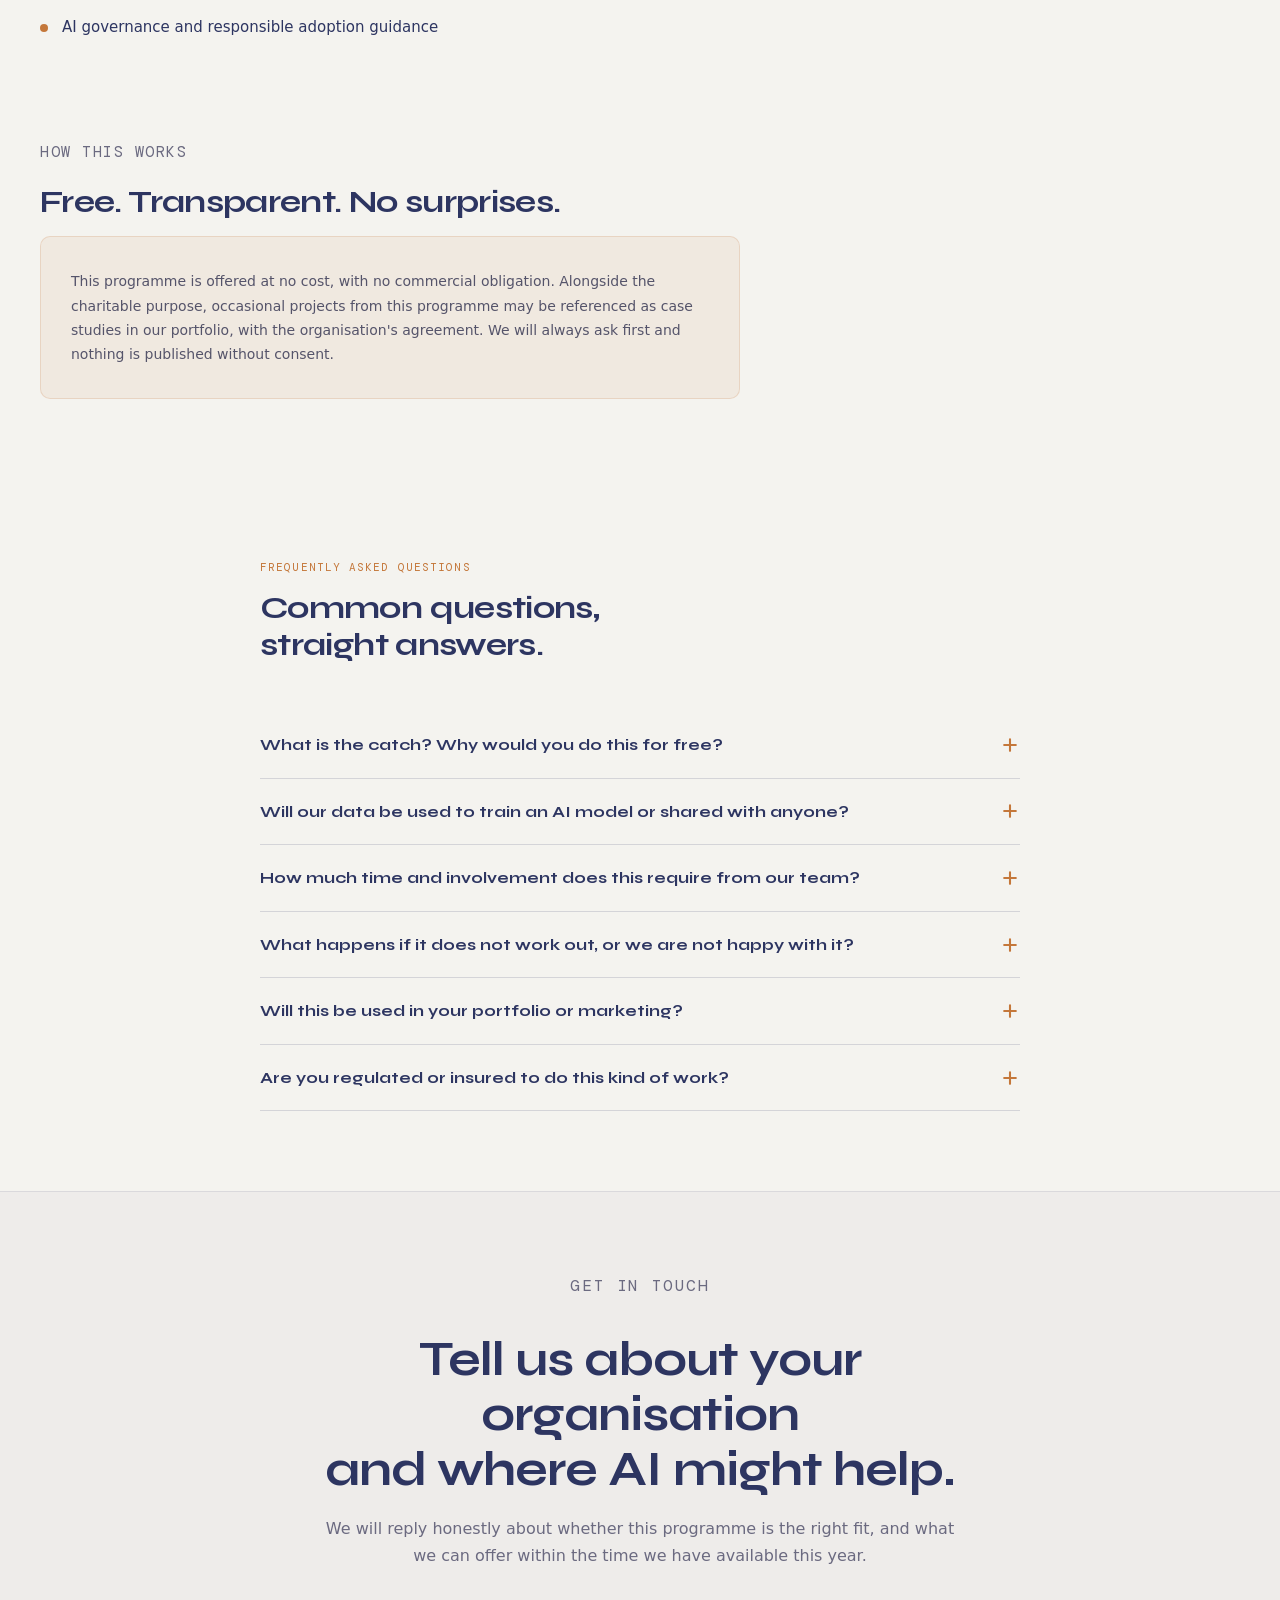
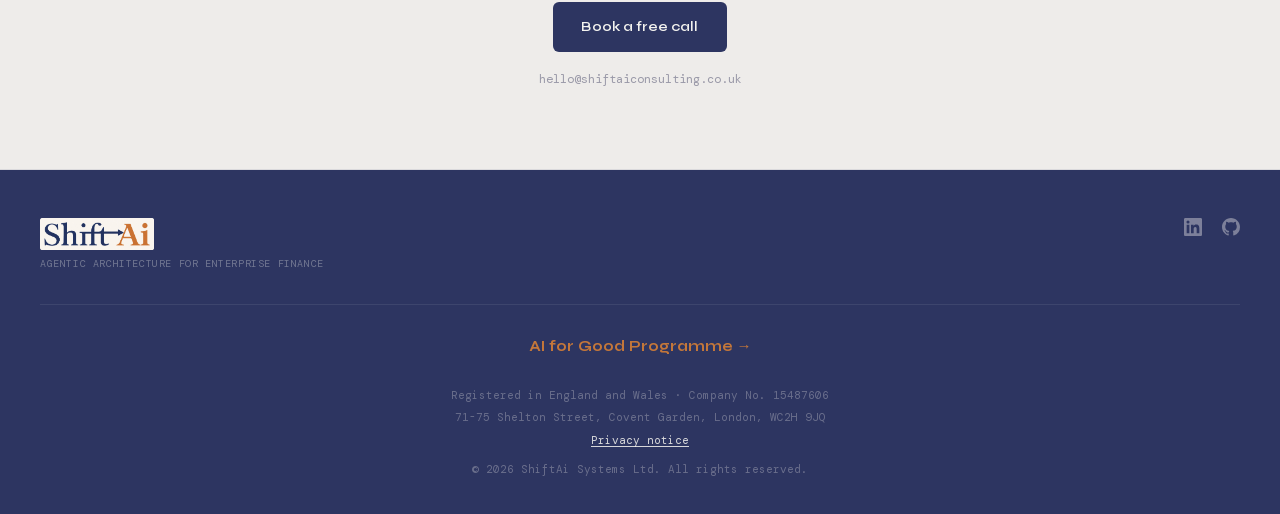
==== commit 8a9ff952: "Apply colour rule site-wide: brass action blocks, ink/tint information cards Co-Authored-By: Claude " ====
--- a/ai-for-good.html
+++ b/ai-for-good.html
@@ -81,8 +81,8 @@
 .afg-list li{position:relative;padding-left:22px;font-size:15px;color:var(--ink);line-height:1.7;margin-bottom:10px}
 .afg-list li::before{content:'';position:absolute;left:0;top:9px;width:8px;height:8px;border-radius:50%;background:var(--brass)}
 
-.process-start{border:1.5px solid var(--brass);border-radius:10px;padding:32px 30px;margin-top:8px;background:var(--bg)}
-.process-start p{font-size:14px;color:var(--muted);line-height:1.72;margin-bottom:0;max-width:680px}
+.process-start{background:rgba(196,119,58,0.08);border:1px solid rgba(196,119,58,0.18);border-radius:10px;padding:32px 30px;margin-top:8px}
+.process-start p{font-size:14px;color:#55546a;line-height:1.72;margin-bottom:0;max-width:680px}
 
 /* CTA */
 .cta-section{background:var(--bg2);border-top:1px solid var(--border);border-bottom:1px solid var(--border)}
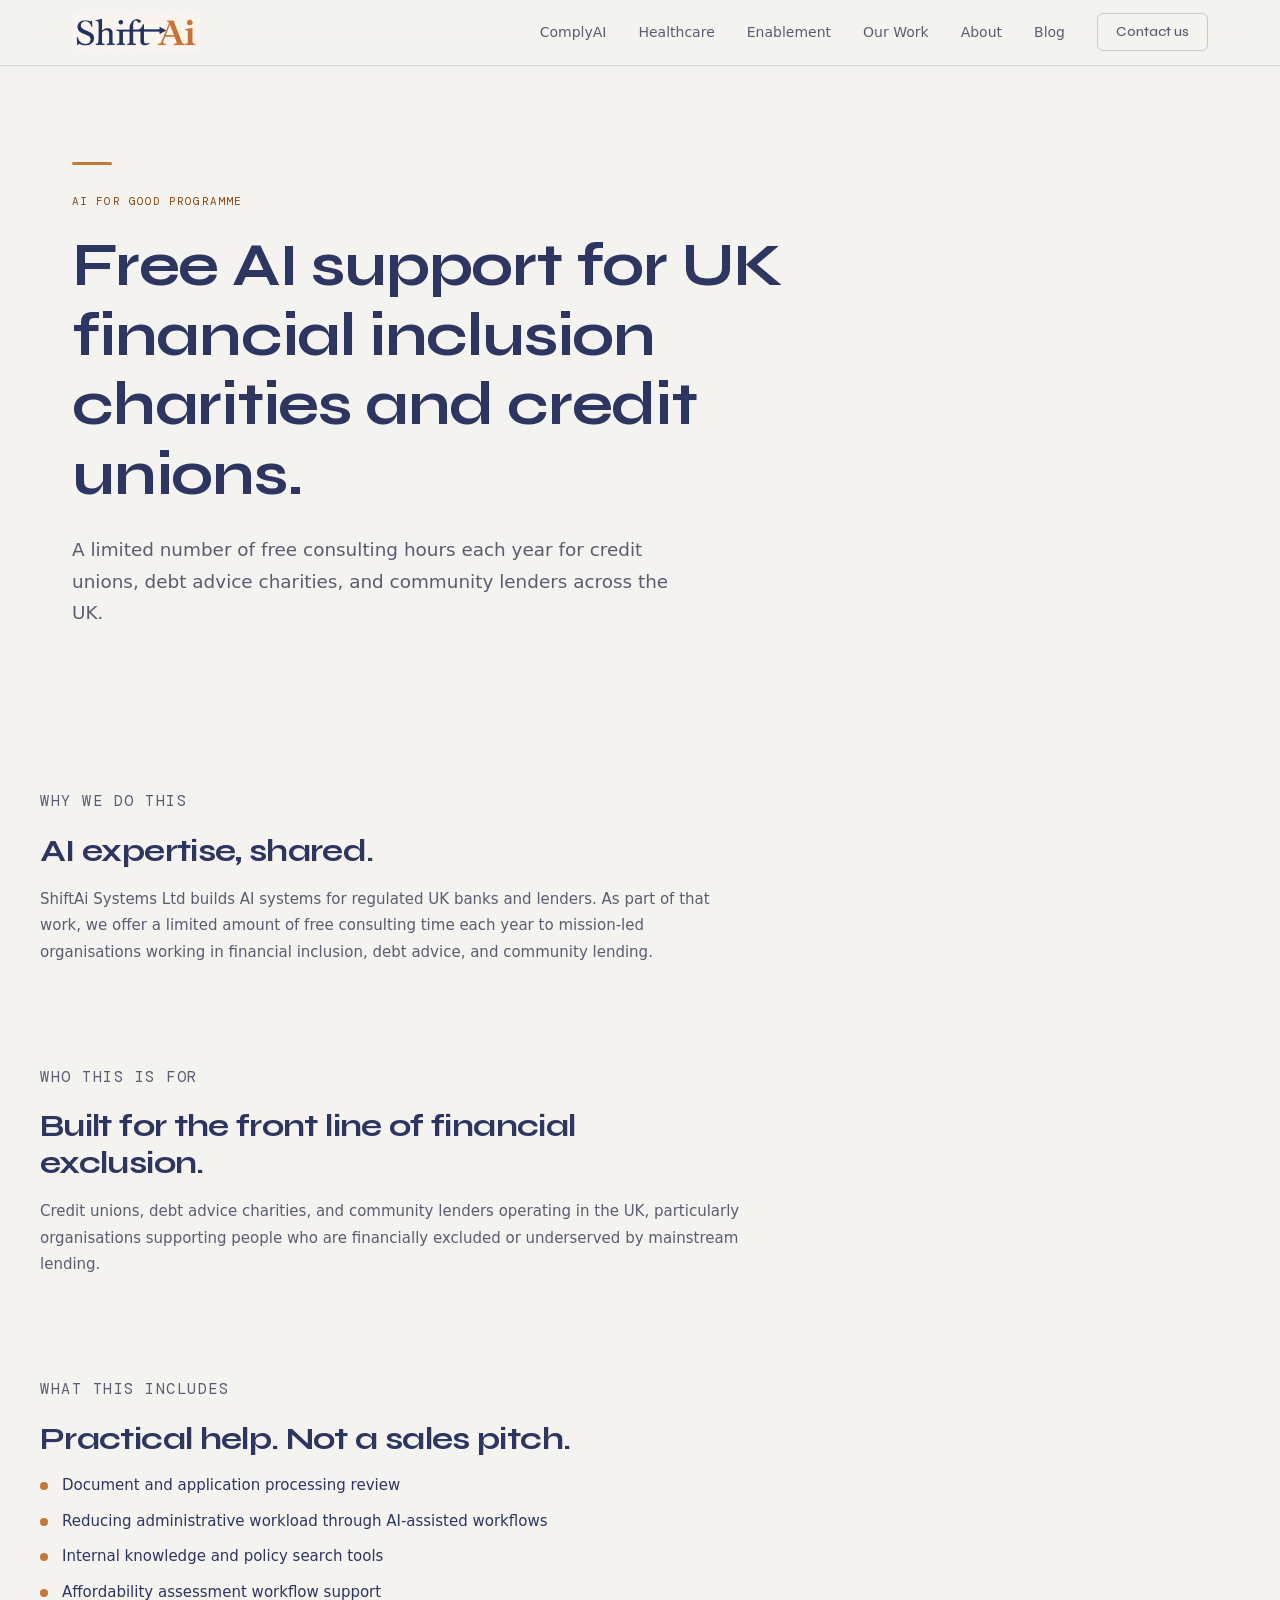
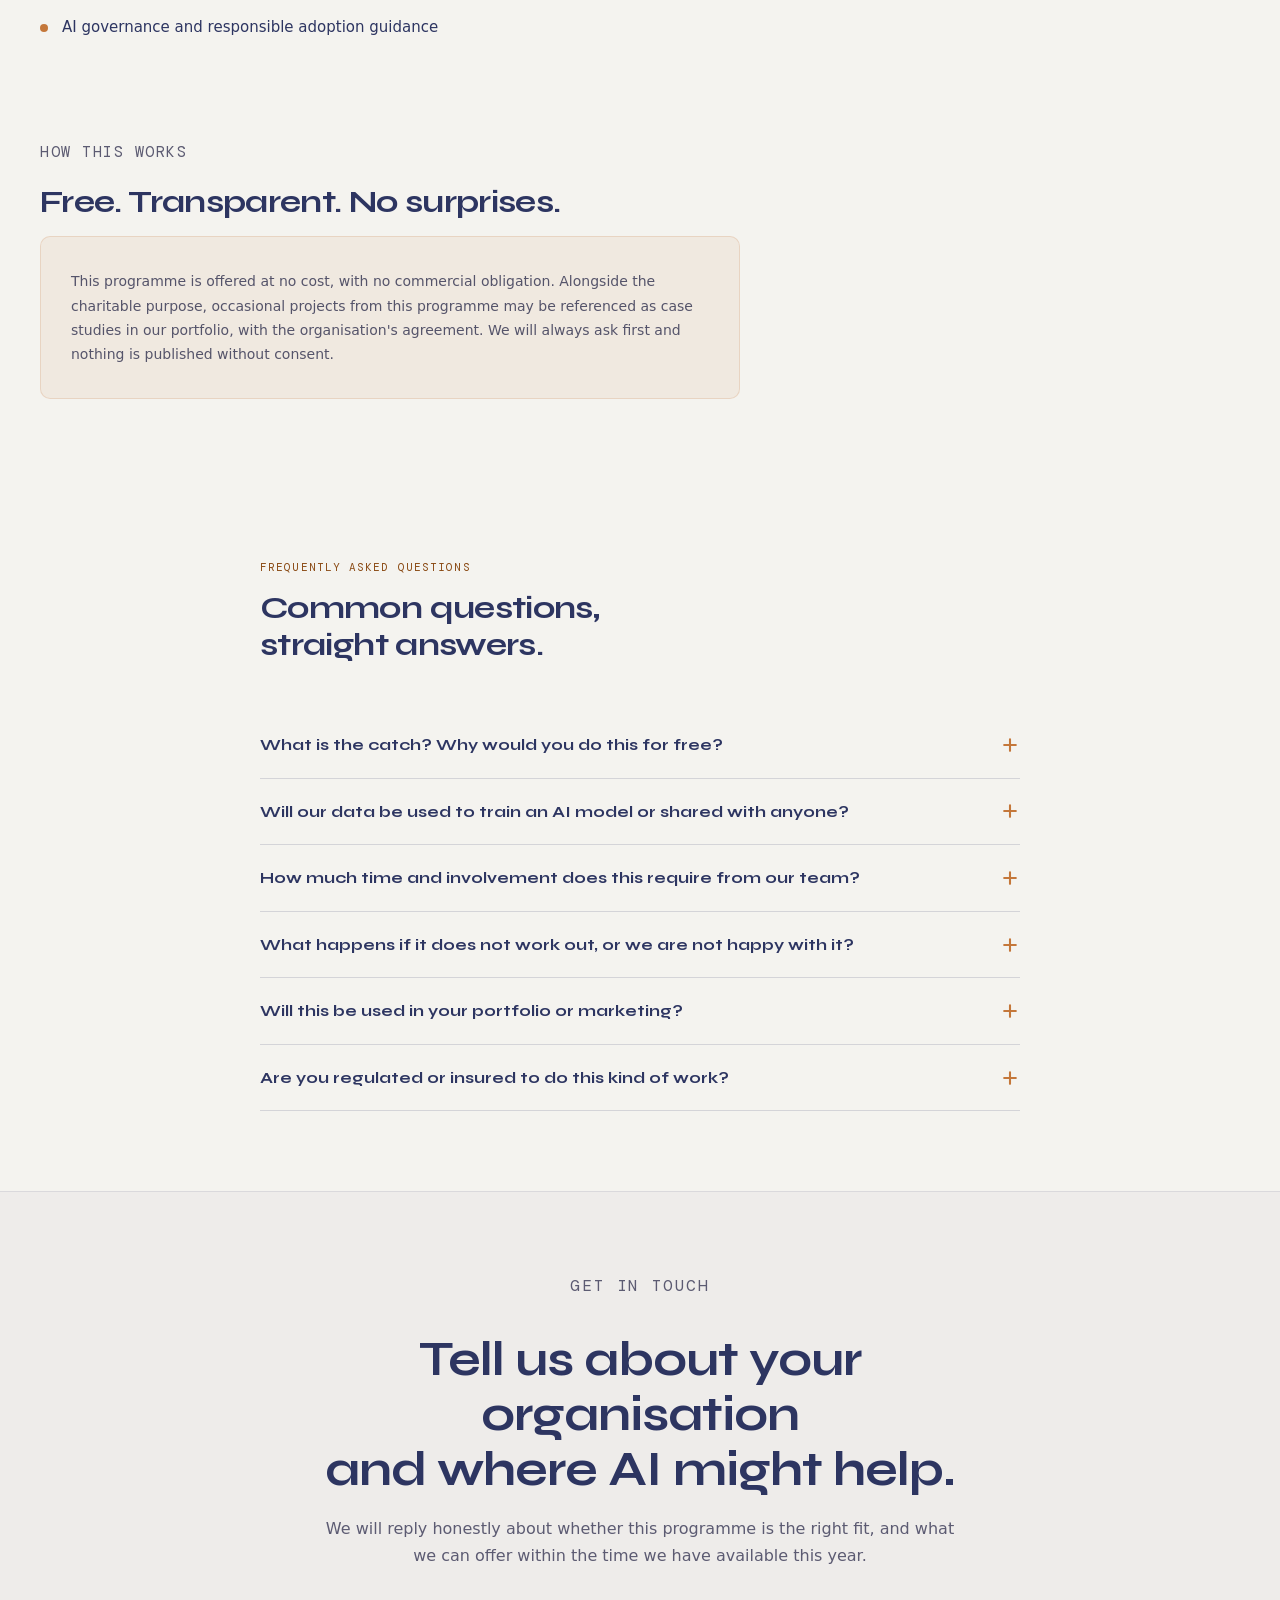
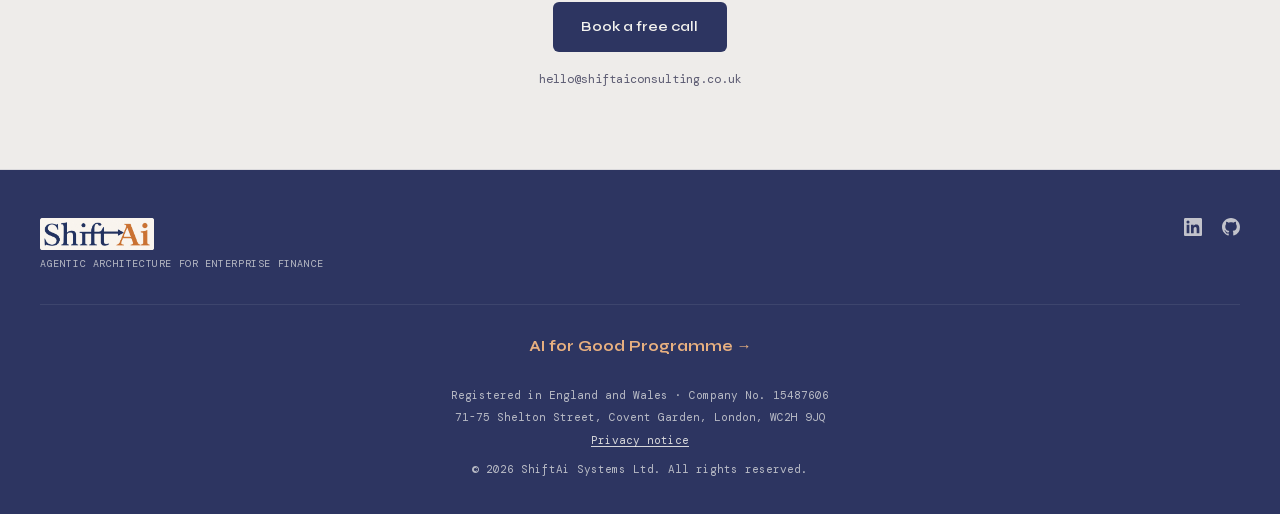
==== commit 7a47ef73: "Site-wide contrast: footer text, brass text, muted tokens to AA 4.5:1 Footer text and links use the " ====
--- a/ai-for-good.html
+++ b/ai-for-good.html
@@ -24,7 +24,7 @@
   --bg:#f4f3ef;--bg2:#eeecea;--bg3:#e6e4df;--bg4:#dddbd5;
   --ink:#2d3561;--ink2:#3d4a7a;--ink3:#4a5a8a;
   --brass:#c4773a;--brass-bg:rgba(196,119,58,0.08);--brass-border:rgba(196,119,58,0.25);
-  --muted:#6b6a80;--muted2:#9a99a8;
+  --muted:#5c5b72;--muted2:#5c5b72;
   --border:rgba(45,53,97,0.1);--border2:rgba(45,53,97,0.16);--border3:rgba(45,53,97,0.22);
 }
 html{scroll-behavior:smooth}
@@ -65,7 +65,7 @@
 /* Hero */
 .hero{padding:96px 32px 80px;max-width:1200px;margin:0 auto;position:relative}
 .hero-rule{width:40px;height:3px;background:var(--brass);border-radius:2px;margin-bottom:28px}
-.hero-eyebrow{font-family:'DM Mono',monospace;font-size:11px;color:var(--brass);letter-spacing:0.1em;text-transform:uppercase;margin-bottom:20px}
+.hero-eyebrow{font-family:'DM Mono',monospace;font-size:11px;color:#8a4a14;letter-spacing:0.1em;text-transform:uppercase;margin-bottom:20px}
 .hero h1{font-size:clamp(2.4rem,5vw,3.8rem);font-weight:700;color:var(--ink);letter-spacing:-0.02em;margin-bottom:24px;max-width:780px}
 .hero-sub{font-size:1.15rem;color:var(--muted);max-width:620px;line-height:1.7;margin-bottom:0}
 
@@ -73,7 +73,7 @@
 .section{padding:80px 32px}
 .section-inner{max-width:1200px;margin:0 auto}
 .section-inner>*{max-width:700px}
-.section-eyebrow{font-family:'DM Mono',monospace;font-size:11px;color:var(--brass);letter-spacing:0.1em;text-transform:uppercase;margin-bottom:14px}
+.section-eyebrow{font-family:'DM Mono',monospace;font-size:11px;color:#8a4a14;letter-spacing:0.1em;text-transform:uppercase;margin-bottom:14px}
 .section-heading{font-size:clamp(1.5rem,3vw,2rem);font-weight:700;color:var(--ink);letter-spacing:-0.02em;margin-bottom:16px}
 .section p{font-size:15px;color:var(--muted);line-height:1.78;margin-bottom:18px}
 
@@ -105,19 +105,19 @@
 .faq-answer-inner{padding-bottom:24px;font-size:15px;color:var(--muted);line-height:1.78}
 
 /* Footer */
-footer{background:var(--ink);color:rgba(244,243,239,0.55);padding:48px 32px 36px}
+footer{background:var(--ink);color:rgba(244,243,239,0.7);padding:48px 32px 36px}
 .footer-inner{max-width:1200px;margin:0 auto}
 .footer-top{display:flex;justify-content:space-between;align-items:flex-start;gap:32px;flex-wrap:wrap;padding-bottom:32px;border-bottom:1px solid rgba(255,255,255,0.08);margin-bottom:28px}
 .footer-logo{margin-bottom:6px;display:flex;align-items:center}.footer-logo img{height:32px;width:auto}
-.footer-tagline{font-family:'DM Mono',monospace;font-size:10px;letter-spacing:0.06em;text-transform:uppercase;color:rgba(244,243,239,0.35)}
+.footer-tagline{font-family:'DM Mono',monospace;font-size:10px;letter-spacing:0.06em;text-transform:uppercase;color:rgba(244,243,239,0.7)}
 .footer-links{display:flex;align-items:center;gap:20px}
-.footer-link{color:rgba(244,243,239,0.4);transition:color 0.15s;display:flex;align-items:center}
+.footer-link{color:rgba(244,243,239,0.75);transition:color 0.15s;display:flex;align-items:center}
 .footer-link:hover{color:var(--bg)}
 .footer-program{text-align:center;margin-bottom:28px}
-.footer-program a{font-family:'Syne',sans-serif;font-size:15px;font-weight:700;color:var(--brass);text-decoration:none;display:inline-flex;align-items:center;justify-content:center;gap:7px;transition:gap 0.15s}
+.footer-program a{font-family:'Syne',sans-serif;font-size:15px;font-weight:700;color:#e8b080;text-decoration:none;display:inline-flex;align-items:center;justify-content:center;gap:7px;transition:gap 0.15s}
 .footer-program a:hover{gap:11px}
-.footer-bottom{display:flex;flex-direction:column;align-items:center;gap:5px;text-align:center;font-family:'DM Mono',monospace;font-size:11px;color:rgba(244,243,239,0.3)}
-.footer-bottom a{color:rgba(244,243,239,0.5);text-decoration:none;transition:color 0.15s}
+.footer-bottom{display:flex;flex-direction:column;align-items:center;gap:5px;text-align:center;font-family:'DM Mono',monospace;font-size:11px;color:rgba(244,243,239,0.7)}
+.footer-bottom a{color:rgba(244,243,239,0.85);text-decoration:underline;text-underline-offset:2px;transition:color 0.15s}
 .footer-bottom a:hover{color:var(--bg)}
 
 /* Responsive */
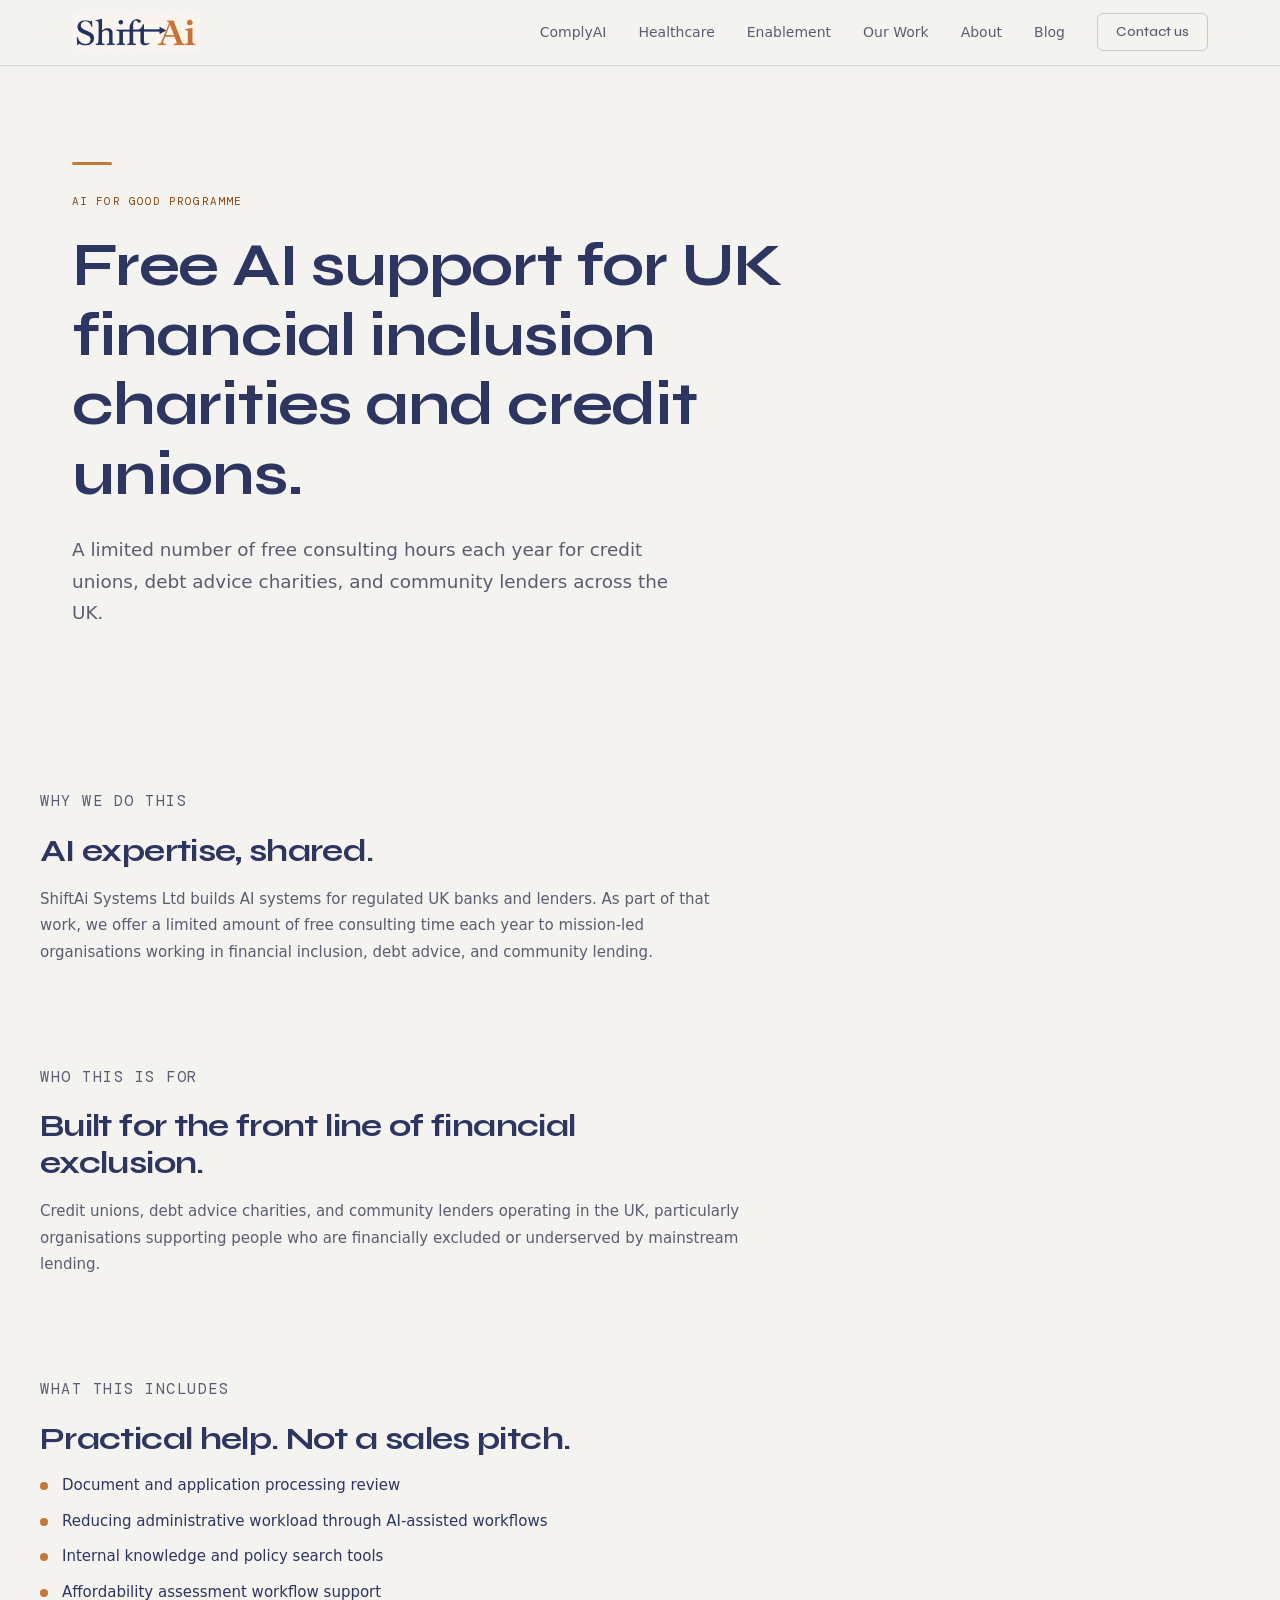
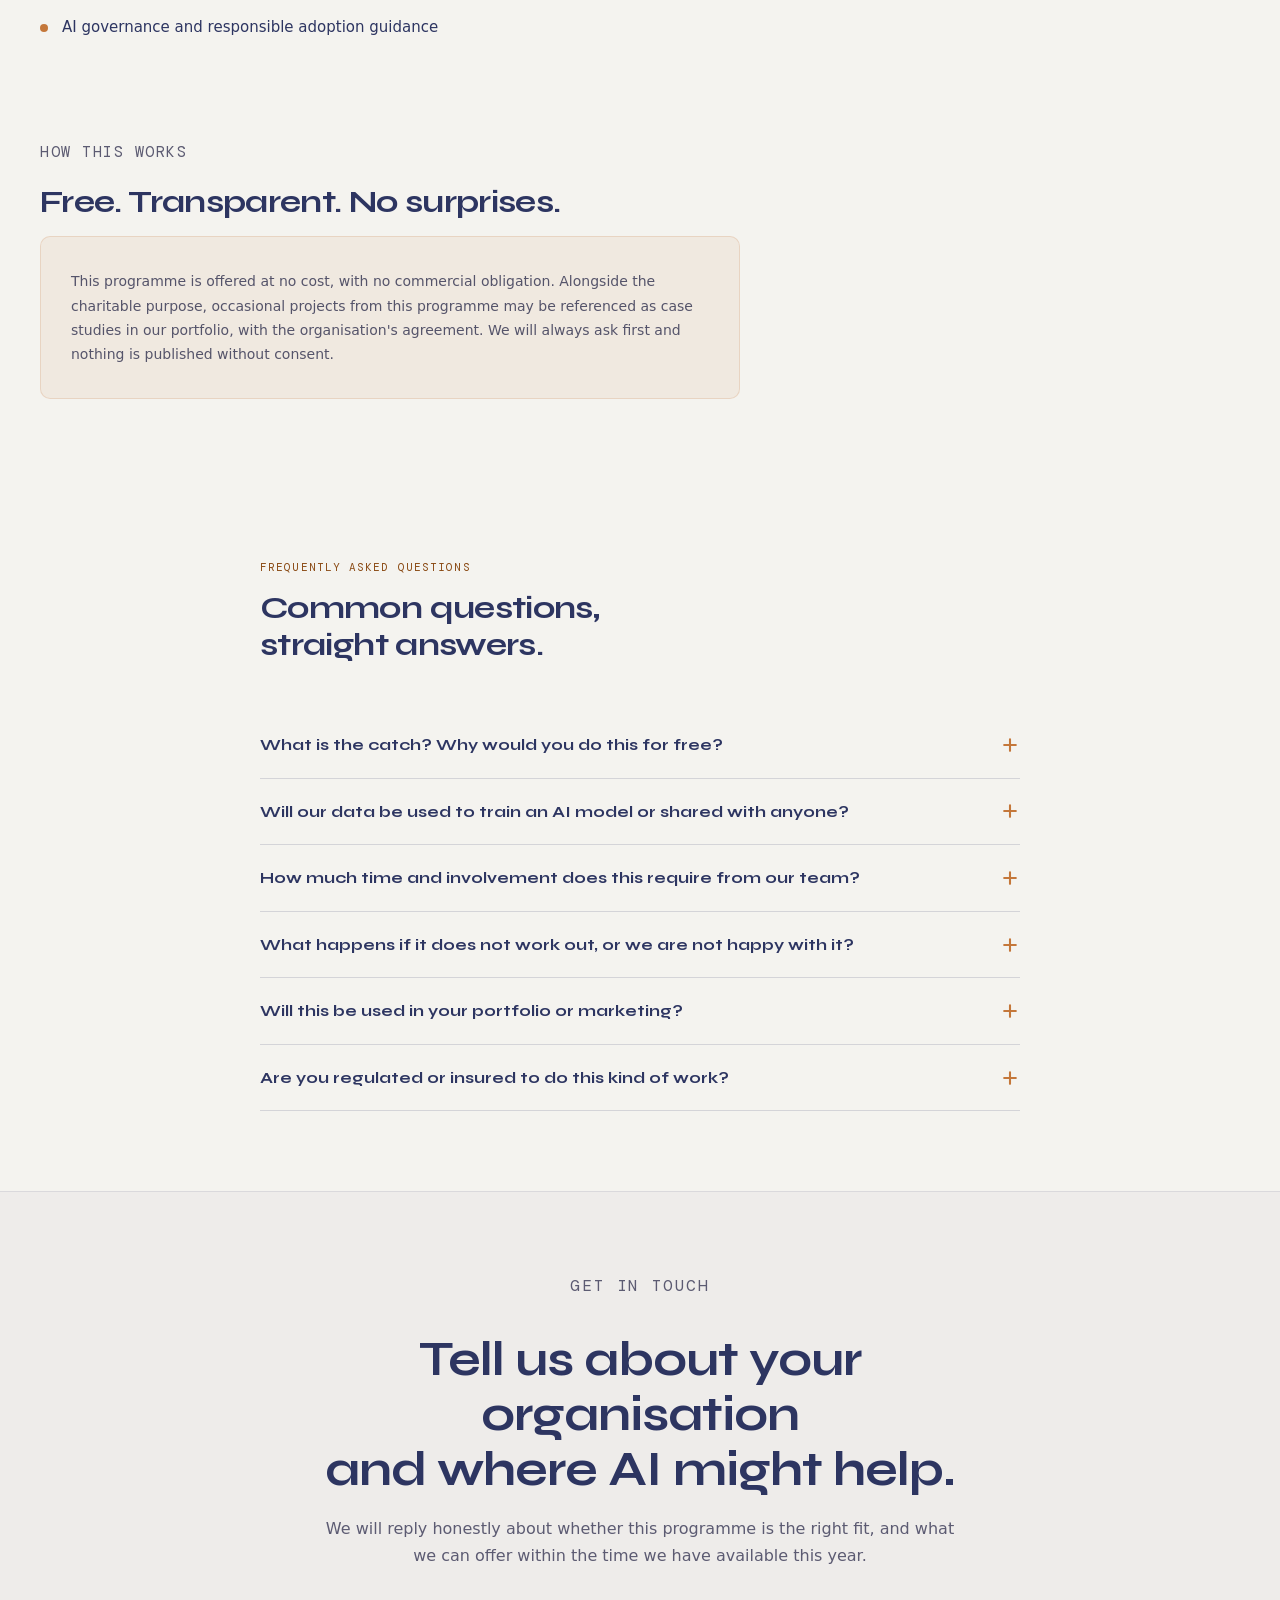
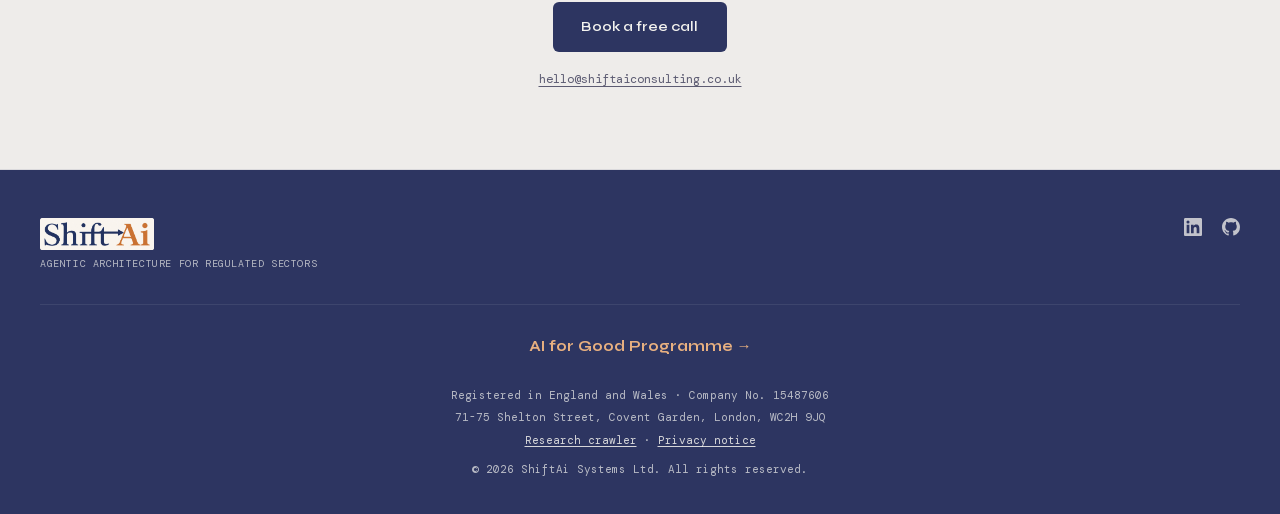
==== commit 8dbf0533: "Email links, contact page address, consistent footers - Link the plain-text hello@ address on index," ====
--- a/ai-for-good.html
+++ b/ai-for-good.html
@@ -93,6 +93,8 @@
 .btn-primary{background:var(--ink);color:var(--bg);font-family:'Syne',sans-serif;font-size:14px;font-weight:600;padding:14px 28px;border-radius:6px;text-decoration:none;transition:background 0.15s,transform 0.15s;display:inline-block;letter-spacing:0.01em;cursor:pointer;border:none}
 .btn-primary:hover{background:var(--ink2);transform:translateY(-1px)}
 .cta-email{font-family:'DM Mono',monospace;font-size:12px;color:var(--muted2);margin-top:18px;display:block}
+.cta-email a{color:inherit;text-decoration:underline;text-underline-offset:3px}
+.cta-email a:hover{color:var(--ink)}
 
 /* FAQ */
 .faq-section{background:var(--bg);padding:80px 32px}
@@ -297,7 +299,7 @@
     <h2>Tell us about your organisation<br>and where AI might help.</h2>
     <p>We will reply honestly about whether this programme is the right fit, and what we can offer within the time we have available this year.</p>
     <a href="https://calendly.com/ifat-noreen/free-45-minute-discovery-call" target="_blank" rel="noopener" class="btn-primary">Book a free call</a>
-    <span class="cta-email">hello@shiftaiconsulting.co.uk</span>
+    <span class="cta-email"><a href="mailto:hello@shiftaiconsulting.co.uk">hello@shiftaiconsulting.co.uk</a></span>
   </div>
 </section>
 
@@ -307,7 +309,7 @@
     <div class="footer-top">
       <div>
         <div class="footer-logo"><img src="shiftai-logo.png" alt="ShiftAi Systems Ltd" /></div>
-        <div class="footer-tagline">Agentic Architecture for Enterprise Finance</div>
+        <div class="footer-tagline">Agentic Architecture for Regulated Sectors</div>
       </div>
       <div class="footer-links">
         <a href="https://www.linkedin.com/in/ifat-noreen" target="_blank" aria-label="LinkedIn" class="footer-link">
@@ -325,7 +327,7 @@
     <div class="footer-bottom">
       <p>Registered in England and Wales · Company No. 15487606</p>
       <p>71-75 Shelton Street, Covent Garden, London, WC2H 9JQ</p>
-      <p><a href="privacy.html" style="color:rgba(244,243,239,0.85);text-decoration:underline;text-underline-offset:2px">Privacy notice</a></p>
+      <p><a href="research-crawler.html" style="color:rgba(244,243,239,0.85);text-decoration:underline;text-underline-offset:2px">Research crawler</a> &middot; <a href="privacy.html" style="color:rgba(244,243,239,0.85);text-decoration:underline;text-underline-offset:2px">Privacy notice</a></p>
       <p style="margin-top:6px">&copy; 2026 ShiftAi Systems Ltd. All rights reserved.</p>
     </div>
   </div>
